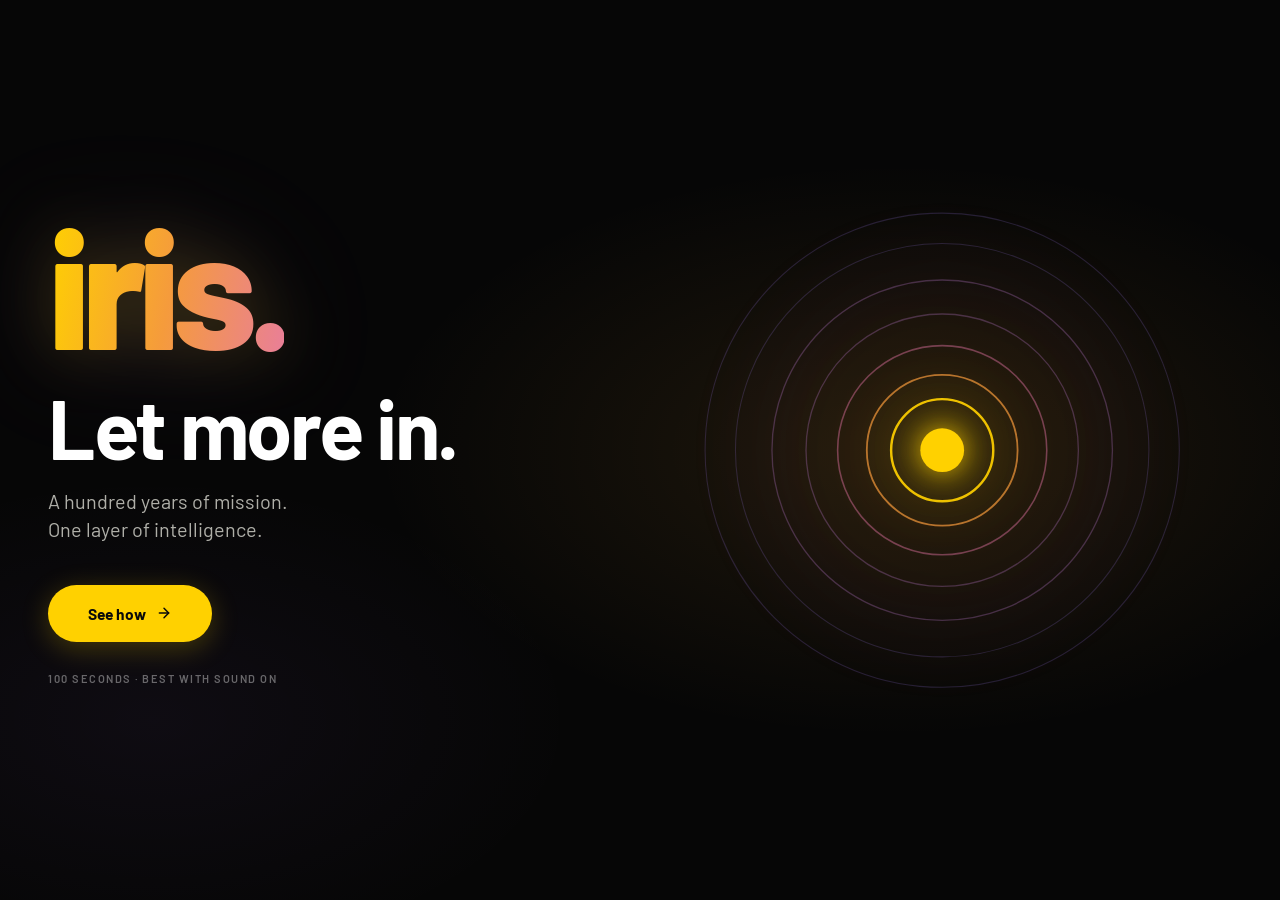
==== landing/index.html @ d6511b86 "ux: hide both floating FABs on the minimal landing (chat bottom-right, a11y bottom-left) Per user di" ====
<!DOCTYPE html>
<html lang="en">
<head>
  <meta charset="UTF-8">
  <meta name="viewport" content="width=device-width, initial-scale=1.0, viewport-fit=cover">
  <title>iris. — Let more in | Powered by CNIB</title>
  <meta name="description" content="iris. is CNIB's engagement infrastructure — the AI relationship layer that acquires, engages, and retains clients, volunteers, and partners.">
  <meta name="theme-color" content="#080808">
  <link rel="icon" type="image/svg+xml" href="/iris-app-icon.svg">
  <link rel="preconnect" href="https://fonts.googleapis.com">
  <link rel="preconnect" href="https://fonts.gstatic.com" crossorigin>
  <link href="https://fonts.googleapis.com/css2?family=Barlow:ital,wght@0,300;0,400;0,500;0,600;0,700;0,800;1,400&display=swap" rel="stylesheet" media="print" onload="this.media='all'">
  <noscript><link href="https://fonts.googleapis.com/css2?family=Barlow:ital,wght@0,300;0,400;0,500;0,600;0,700;0,800;1,400&display=swap" rel="stylesheet"></noscript>
  <link rel="stylesheet" href="style.css">
  <link rel="stylesheet" href="iris-chat.css">
  <link rel="stylesheet" href="tour.css">
</head>
<body class="is-landing">
  <a href="#main" class="sr-only" style="position:absolute;top:-100px;left:16px;background:#FFD100;color:#0A0A0A;padding:12px 20px;border-radius:8px;font-weight:700;z-index:10001;text-decoration:none">Skip to main content</a>

  <main id="main" class="stage-wrap">
    <!-- ============ STAGE: single-viewport landing ============ -->
    <section class="stage" id="stage" aria-label="iris. — Let more in.">
      <div class="stage-inner">
        <div class="stage-text">
          <h1 class="stage-w prism rv">iris.</h1>
          <p class="stage-lede rv rv-d1">Let more in.</p>
          <p class="stage-sub rv rv-d2">A hundred years of mission.<br>One layer of intelligence.</p>
          <div class="stage-cta rv rv-d3">
            <button type="button" class="btn btn-p stage-go" onclick="startTour()" aria-label="See how iris. works — starts the guided tour">
              <span>See how</span>
              <svg viewBox="0 0 24 24" width="16" height="16" fill="none" stroke="currentColor" stroke-width="2.2" stroke-linecap="round" stroke-linejoin="round" aria-hidden="true"><line x1="5" y1="12" x2="19" y2="12"/><polyline points="12 5 19 12 12 19"/></svg>
            </button>
          </div>
          <p class="stage-meta rv rv-d3">100 seconds · Best with sound on</p>
        </div>

        <div class="stage-mark">
          <div class="im im--hero rv" id="heroIris">
            <svg viewBox="0 0 400 400" aria-hidden="true">
              <circle class="im-r im-r1" cx="200" cy="200" r="195"/>
              <circle class="im-r im-r1" cx="200" cy="200" r="170"/>
              <circle class="im-r im-r2" cx="200" cy="200" r="140"/>
              <circle class="im-r im-r2" cx="200" cy="200" r="112"/>
              <circle class="im-r im-r3" cx="200" cy="200" r="86"/>
              <circle class="im-r im-r4" cx="200" cy="200" r="62"/>
              <circle class="im-r im-r5" cx="200" cy="200" r="42"/>
              <circle class="im-p" id="heroIrisPupil" cx="200" cy="200" r="18"/>
            </svg>
          </div>
        </div>
      </div>
    </section>
  </main>


  <!-- ================================================================
       iris. chat modal + accessibility panel — extracted from v1
       JS via landing/iris-chat.js exposes openChat() / sendIrisMessage()
       ================================================================ -->

  <!-- ACCESSIBILITY WIDGET -->
  <button class="a11y-fab" onclick="toggleA11yPanel()" aria-label="Accessibility settings" aria-haspopup="dialog" aria-expanded="false" aria-controls="a11yPanel" id="a11yFab">
    <svg viewBox="0 0 24 24" stroke-linecap="round" aria-hidden="true"><circle cx="12" cy="5" r="2"/><path d="M5 9h14"/><path d="M12 7v4l-3 11M12 11l3 11M9 14h6"/></svg>
    <span class="a11y-fab-label">Accessibility</span>
  </button>
  <div class="a11y-panel" id="a11yPanel" role="dialog" aria-label="Accessibility settings" aria-modal="false">
    <div class="a11y-panel-header">
      <div class="a11y-panel-titlewrap">
        <div class="a11y-panel-heading">Accessibility</div>
        <div class="a11y-panel-sub">WCAG 2.1 AA · AODA · ACA</div>
      </div>
      <button type="button" class="a11y-panel-close" onclick="toggleA11yPanel()" aria-label="Close accessibility settings">&times;</button>
    </div>
    <div class="a11y-panel-body">

      <div class="a11y-group" data-first>
        <div class="a11y-group-label">Text &amp; reading</div>

        <div class="a11y-row-stacked">
          <div class="a11y-row-label">Text size</div>
          <div class="a11y-row-hint">Make everything on the page bigger.</div>
          <div class="a11y-stepper" role="group" aria-label="Text size">
            <button type="button" onclick="a11yStepTextSize(-1)" aria-label="Decrease text size" id="a11yTextDec">&minus;</button>
            <div class="a11y-stepper-value" id="a11yTextValue" aria-live="polite">100%</div>
            <button type="button" onclick="a11yStepTextSize(1)" aria-label="Increase text size" id="a11yTextInc">+</button>
          </div>
        </div>

        <div class="a11y-row-stacked">
          <div class="a11y-row-label">Line spacing</div>
          <div class="a11y-row-hint">Add breathing room between lines.</div>
          <div class="a11y-stepper" role="group" aria-label="Line spacing">
            <button type="button" onclick="a11yStepLineSpacing(-1)" aria-label="Decrease line spacing" id="a11yLineDec">&minus;</button>
            <div class="a11y-stepper-value" id="a11yLineValue" aria-live="polite">Default</div>
            <button type="button" onclick="a11yStepLineSpacing(1)" aria-label="Increase line spacing" id="a11yLineInc">+</button>
          </div>
        </div>

        <div class="a11y-row-stacked">
          <div class="a11y-row-label">Letter spacing</div>
          <div class="a11y-row-hint">Add space between letters and words.</div>
          <div class="a11y-stepper" role="group" aria-label="Letter spacing">
            <button type="button" onclick="a11yStepLetterSpacing(-1)" aria-label="Decrease letter spacing" id="a11yLetterDec">&minus;</button>
            <div class="a11y-stepper-value" id="a11yLetterValue" aria-live="polite">Default</div>
            <button type="button" onclick="a11yStepLetterSpacing(1)" aria-label="Increase letter spacing" id="a11yLetterInc">+</button>
          </div>
        </div>

        <div class="a11y-row">
          <div class="a11y-row-main">
            <div class="a11y-row-label">Dyslexia-friendly font</div>
            <div class="a11y-row-hint">Uses OpenDyslexic.</div>
          </div>
          <button class="a11y-toggle" type="button" role="switch" aria-checked="false" onclick="a11yToggle('dyslexic')" id="a11yDyslexic" aria-label="Dyslexia-friendly font"></button>
        </div>
      </div>

      <div class="a11y-group">
        <div class="a11y-group-label">Contrast &amp; colour</div>

        <div class="a11y-row">
          <div class="a11y-row-main">
            <div class="a11y-row-label">High contrast</div>
            <div class="a11y-row-hint">Black background, yellow accents.</div>
          </div>
          <button class="a11y-toggle" type="button" role="switch" aria-checked="false" onclick="a11yToggle('highContrast')" id="a11yHighContrast" aria-label="High contrast"></button>
        </div>

        <div class="a11y-row">
          <div class="a11y-row-main">
            <div class="a11y-row-label">Invert colours</div>
            <div class="a11y-row-hint">Light theme for bright rooms.</div>
          </div>
          <button class="a11y-toggle" type="button" role="switch" aria-checked="false" onclick="a11yToggle('invert')" id="a11yInvert" aria-label="Invert colours"></button>
        </div>

        <div class="a11y-row">
          <div class="a11y-row-main">
            <div class="a11y-row-label">Underline links</div>
            <div class="a11y-row-hint">Make every link obvious.</div>
          </div>
          <button class="a11y-toggle" type="button" role="switch" aria-checked="false" onclick="a11yToggle('underlineLinks')" id="a11yUnderlineLinks" aria-label="Underline links"></button>
        </div>
      </div>

      <div class="a11y-group">
        <div class="a11y-group-label">Navigation &amp; focus</div>

        <div class="a11y-row">
          <div class="a11y-row-main">
            <div class="a11y-row-label">Enhanced focus ring</div>
            <div class="a11y-row-hint">A thick yellow outline on the active control.</div>
          </div>
          <button class="a11y-toggle" type="button" role="switch" aria-checked="false" onclick="a11yToggle('focusBoost')" id="a11yFocusBoost" aria-label="Enhanced focus ring"></button>
        </div>

        <div class="a11y-row">
          <div class="a11y-row-main">
            <div class="a11y-row-label">Large cursor</div>
            <div class="a11y-row-hint">Easier to find the pointer.</div>
          </div>
          <button class="a11y-toggle" type="button" role="switch" aria-checked="false" onclick="a11yToggle('largeCursor')" id="a11yLargeCursor" aria-label="Large cursor"></button>
        </div>

        <div class="a11y-row">
          <div class="a11y-row-main">
            <div class="a11y-row-label">Reading guide</div>
            <div class="a11y-row-hint">A yellow bar that follows where you look.</div>
          </div>
          <button class="a11y-toggle" type="button" role="switch" aria-checked="false" onclick="a11yToggle('readingGuide')" id="a11yReadingGuide" aria-label="Reading guide"></button>
        </div>

        <div class="a11y-row">
          <div class="a11y-row-main">
            <div class="a11y-row-label">Reading mask</div>
            <div class="a11y-row-hint">Dim everything except the current line.</div>
          </div>
          <button class="a11y-toggle" type="button" role="switch" aria-checked="false" onclick="a11yToggle('readingMask')" id="a11yReadingMask" aria-label="Reading mask"></button>
        </div>
      </div>

      <div class="a11y-group">
        <div class="a11y-group-label">Motion</div>

        <div class="a11y-row">
          <div class="a11y-row-main">
            <div class="a11y-row-label">Reduce motion</div>
            <div class="a11y-row-hint">Stops animations and transitions.</div>
          </div>
          <button class="a11y-toggle" type="button" role="switch" aria-checked="false" onclick="a11yToggle('reduceMotion')" id="a11yReduceMotion" aria-label="Reduce motion"></button>
        </div>
      </div>

      <button class="a11y-reset" type="button" onclick="a11yReset()">Reset all settings</button>
      <div class="a11y-footer-note">Preferences are saved to this device.</div>
    </div>
  </div>

  <div class="a11y-reading-guide" aria-hidden="true"></div>
  <div class="a11y-reading-mask" aria-hidden="true"></div>
  <div class="a11y-sr-live" aria-live="polite" aria-atomic="true" style="position:absolute;left:-10000px;width:1px;height:1px;overflow:hidden;"></div>

  <!-- FAB -->
  <button class="iris-fab" onclick="openChat('general')" aria-label="Talk to iris.">
    <svg viewBox="0 0 24 24" fill="none" stroke-width="2" stroke-linecap="round">
      <path d="M21 15a2 2 0 01-2 2H7l-4 4V5a2 2 0 012-2h14a2 2 0 012 2z"/>
    </svg>
  </button>

  <!-- iris. CHAT MODAL -->
  <div class="iris-modal" id="irisModal" role="dialog" aria-modal="true" aria-label="iris. conversation">
    <div class="iris-chat-container">
      <div class="iris-chat-header">
        <div class="iris-chat-header-left">
          <div class="iris-chat-avatar">
            <svg viewBox="0 0 512 512" fill="none" xmlns="http://www.w3.org/2000/svg"><circle cx="256" cy="162" r="28" fill="#FFD100"/><rect x="228" y="212" width="56" height="160" rx="8" fill="currentColor"/><circle cx="320" cy="372" r="18" fill="#FFD100"/></svg>
          </div>
          <div>
            <div class="iris-chat-name">iris.</div>
            <div class="iris-chat-status" id="irisStatus" data-state="ready"><span class="status-dot"></span><span id="irisStatusText">Ready when you are</span></div>
          </div>
        </div>
        <div class="iris-header-actions">
          <button class="iris-icon-btn" onclick="toggleA11yPanel()" title="Accessibility settings" aria-label="Accessibility settings">
            <svg viewBox="0 0 24 24" fill="none" stroke="currentColor" stroke-width="2" stroke-linecap="round"><circle cx="12" cy="5" r="2"/><path d="M5 9h14"/><path d="M12 7v4l-3 11M12 11l3 11M9 14h6"/></svg>
          </button>
          <button class="iris-close-btn" onclick="closeChat()" aria-label="Close conversation">
            <svg viewBox="0 0 24 24" fill="none" stroke="currentColor" stroke-width="2" stroke-linecap="round"><line x1="18" y1="6" x2="6" y2="18"/><line x1="6" y1="6" x2="18" y2="18"/></svg>
          </button>
        </div>
      </div>
      <div class="iris-persona-banner" id="irisBanner" style="display:none"></div>
      <div class="iris-chat-body" id="irisChatBody" role="log" aria-live="polite" aria-atomic="false"></div>
      <div class="iris-waveform" id="irisWaveform" aria-hidden="true"><span></span><span></span><span></span><span></span><span></span></div>
      <div class="iris-chat-input-row">
        <input type="text" class="iris-chat-input" id="irisChatInput" placeholder="Message iris." autocomplete="off" aria-label="Type a message to iris." inputmode="text" enterkeyhint="send" spellcheck="true">
        <button id="irisMicBtn" class="iris-mic-btn listening" onclick="toggleMic()" aria-label="Microphone toggle" title="Mic is on — tap to mute">
          <svg viewBox="0 0 24 24" fill="none" stroke="currentColor" stroke-width="2" stroke-linecap="round"><rect x="9" y="1" width="6" height="11" rx="3"/><path d="M19 10v1a7 7 0 01-14 0v-1"/><line x1="12" y1="19" x2="12" y2="23"/><line x1="8" y1="23" x2="16" y2="23"/></svg>
          <div class="iris-mic-prompt" id="irisMicPrompt">Listening — just talk</div>
        </button>
        <button class="iris-send-btn" onclick="sendIrisMessage()" aria-label="Send message">
          <svg viewBox="0 0 24 24" fill="none" stroke-width="2" stroke-linecap="round"><path d="M22 2L11 13"/><path d="M22 2L15 22L11 13L2 9L22 2Z"/></svg>
        </button>
      </div>
    </div>
  </div>

  <!-- Chat widget engine (extracted from v1) -->
  <script src="iris-chat.js" defer></script>
  <script src="tour.js" defer></script>

  <!-- Landing hero: cursor-tracking pupil + tour stub -->
  <script>
  (function(){
    // Hero iris pupil — subtle cursor tracking (desktop only, reduced-motion aware)
    var prefersReduce = window.matchMedia && window.matchMedia('(prefers-reduced-motion: reduce)').matches;
    var isTouch = ('ontouchstart' in window) || (navigator.maxTouchPoints > 0);
    var heroIris = document.getElementById('heroIris');
    var pupil = document.getElementById('heroIrisPupil');
    if (!prefersReduce && !isTouch && heroIris && pupil) {
      var maxDrift = 8, tx = 200, ty = 200, cx = 200, cy = 200;
      window.addEventListener('mousemove', function(e){
        var r = heroIris.getBoundingClientRect();
        var mx = r.left + r.width/2, my = r.top + r.height/2;
        var dx = (e.clientX - mx) / (r.width/2);
        var dy = (e.clientY - my) / (r.height/2);
        var m = Math.sqrt(dx*dx + dy*dy);
        if (m > 1) { dx /= m; dy /= m; }
        tx = 200 + dx * maxDrift;
        ty = 200 + dy * maxDrift;
      }, { passive: true });
      (function tick(){
        cx += (tx - cx) * 0.08;
        cy += (ty - cy) * 0.08;
        pupil.setAttribute('cx', cx.toFixed(2));
        pupil.setAttribute('cy', cy.toFixed(2));
        requestAnimationFrame(tick);
      })();
    }

    // Reveal-on-load (no scroll needed — everything's in the first viewport)
    requestAnimationFrame(function(){
      document.querySelectorAll('.rv').forEach(function(el){ el.classList.add('v'); });
    });
  })();

  // Tour entry point. Full tour engine arrives in subsequent batches.
  // Temporary fallback: opens the live chat so the CTA is functional today.
  window.startTour = function() {
    if (typeof openChat === 'function') {
      openChat('general');
    }
  };
  </script>
</body>
</html>
---- landing/style.css ----
/* ================================================================
   iris. landing — v1 soul, Angela's content
   Dark + CNIB yellow. Copy does the work. Design gets out of the way.
   ================================================================ */

*,*::before,*::after{margin:0;padding:0;box-sizing:border-box}
html{scroll-behavior:smooth}
body{
  font-family:'Barlow','Helvetica Neue',Arial,sans-serif;
  background:#0A0A0A;color:#FAFAFA;
  -webkit-font-smoothing:antialiased;overflow-x:hidden;
  line-height:1.55;font-weight:400;
}
.sr-only{position:absolute;width:1px;height:1px;padding:0;margin:-1px;overflow:hidden;clip:rect(0,0,0,0);border:0}
:focus-visible{outline:3px solid #FFD100!important;outline-offset:3px!important;border-radius:4px}
::selection{background:rgba(255,209,0,.3);color:#fff}

/* === BETA BAR === */
.bb{position:fixed;top:0;left:0;right:0;z-index:9999;height:34px;background:rgba(10,10,10,.94);backdrop-filter:blur(20px);-webkit-backdrop-filter:blur(20px);display:flex;align-items:center;justify-content:center;gap:8px;font-size:11px;font-weight:500;letter-spacing:.4px;color:rgba(255,255,255,.42);border-bottom:1px solid rgba(255,255,255,.04)}
.bb i{width:6px;height:6px;border-radius:50%;background:#FFD100;display:inline-block;box-shadow:0 0 10px rgba(255,209,0,.5);animation:pulse 2.2s ease-in-out infinite}
@keyframes pulse{0%,100%{opacity:.55;transform:scale(1)}50%{opacity:1;transform:scale(1.15)}}

/* === NAV === */
.nv{position:fixed;top:34px;left:0;right:0;z-index:200;height:56px;padding:0 32px;display:flex;align-items:center;justify-content:space-between;background:rgba(10,10,10,.72);backdrop-filter:blur(24px);-webkit-backdrop-filter:blur(24px);border-bottom:1px solid rgba(255,255,255,.04)}
.nv-w{font-size:20px;font-weight:700;color:#FFD100;letter-spacing:-.01em}
.nv-p{font-size:11px;color:rgba(255,255,255,.36);letter-spacing:.5px;text-transform:uppercase;font-weight:500}

/* === TYPOGRAPHY === */
h1,h2,h3{font-family:inherit;font-weight:700;letter-spacing:-.02em;line-height:1.08}
h1{font-size:clamp(56px,8.5vw,112px);letter-spacing:-.04em;line-height:.92}
h2{font-size:clamp(36px,5vw,64px);font-weight:600;line-height:1.05}
h3{font-size:clamp(24px,2.6vw,34px);font-weight:600;line-height:1.15}
p{line-height:1.65}

.ey{display:inline-block;font-size:11px;font-weight:700;letter-spacing:2.5px;text-transform:uppercase;color:#FFD100;margin-bottom:20px;padding:6px 14px;background:rgba(255,209,0,.08);border:1px solid rgba(255,209,0,.22);border-radius:100px}
.bd{font-size:clamp(17px,1.35vw,19px);color:rgba(255,255,245,.65);line-height:1.7;font-weight:400}
.bd p+p{margin-top:1.25em}
.bd strong{color:#fff;font-weight:600}

/* === REVEAL === */
.rv{opacity:0;transform:translateY(24px);transition:opacity .9s cubic-bezier(.22,1,.36,1),transform .9s cubic-bezier(.22,1,.36,1)}
.rv.v{opacity:1;transform:translateY(0)}
.rv-d1{transition-delay:.12s}.rv-d2{transition-delay:.26s}.rv-d3{transition-delay:.42s}.rv-d4{transition-delay:.6s}
@media(prefers-reduced-motion:reduce){.rv{opacity:1;transform:none;transition:none}}

/* === LAYOUT === */
.sec{padding:120px 32px;position:relative}
.ctn{max-width:1100px;margin:0 auto;width:100%}
.ctn--n{max-width:820px;margin:0 auto}

/* === BUTTONS === */
.btn{display:inline-flex;align-items:center;justify-content:center;gap:8px;font-family:inherit;font-weight:700;font-size:15px;letter-spacing:.1px;padding:16px 32px;border-radius:100px;text-decoration:none;cursor:pointer;border:none;transition:transform .25s cubic-bezier(.22,1,.36,1),box-shadow .25s,background .25s,color .25s}
.btn-p{background:#FFD100;color:#0A0A0A;box-shadow:0 6px 28px rgba(255,209,0,.24)}
@media(hover:hover){.btn-p:hover{transform:translateY(-2px);box-shadow:0 12px 40px rgba(255,209,0,.38)}}
.btn-s{background:transparent;color:#fff;border:1px solid rgba(255,255,255,.2)}
@media(hover:hover){.btn-s:hover{background:rgba(255,255,255,.06);border-color:rgba(255,255,255,.35)}}
.btn-g{background:transparent;color:#FFD100;border:1px solid rgba(255,209,0,.3)}
@media(hover:hover){.btn-g:hover{background:rgba(255,209,0,.08);border-color:rgba(255,209,0,.5);box-shadow:0 6px 24px rgba(255,209,0,.18)}}

/* === IRIS MARK — monochrome yellow, breathing === */
.im{position:relative;margin:0 auto}
.im svg{width:100%;height:100%;display:block;overflow:visible}
.im-r{fill:none;stroke:#FFD100;transform-origin:center}
.im-r1{stroke-width:1;animation:r1 7s ease-in-out infinite}
.im-r2{stroke-width:1.2;animation:r2 7s ease-in-out infinite}
.im-r3{stroke-width:1.4;animation:r3 7s ease-in-out infinite}
.im-r4{stroke-width:1.7;animation:r4 7s ease-in-out infinite}
.im-r5{stroke-width:2;animation:r5 7s ease-in-out infinite}
.im-p{fill:#FFD100;filter:drop-shadow(0 0 14px rgba(255,209,0,.7));animation:rp 7s ease-in-out infinite}
/* Ring breath — outer rings pulse wider/slower, core is tight and bright */
@keyframes r1{0%,100%{transform:scale(1);opacity:.18}50%{transform:scale(1.06);opacity:.28}}
@keyframes r2{0%,100%{transform:scale(1);opacity:.28}50%{transform:scale(1.05);opacity:.44}}
@keyframes r3{0%,100%{transform:scale(1);opacity:.42}50%{transform:scale(1.04);opacity:.62}}
@keyframes r4{0%,100%{transform:scale(1);opacity:.62}50%{transform:scale(1.025);opacity:.82}}
@keyframes r5{0%,100%{transform:scale(1);opacity:.82}50%{transform:scale(1.015);opacity:.98}}
@keyframes rp{0%,100%{transform:scale(1);opacity:.95}50%{transform:scale(1.08);opacity:1}}
/* Hero iris mark — uses same chromatic treatment as brand (ref images) */
.im--hero{width:min(44vw,400px);height:min(44vw,400px);position:relative}
.im--hero .im-r1{stroke:#9B7BE8;stroke-width:.9;opacity:.2}
.im--hero .im-r2{stroke:#B074C4;stroke-width:1.1;opacity:.32}
.im--hero .im-r3{stroke:#D66E9B;stroke-width:1.3;opacity:.48}
.im--hero .im-r4{stroke:#F59B3C;stroke-width:1.5;opacity:.7}
.im--hero .im-r5{stroke:#FFD100;stroke-width:2;opacity:.92}
.im--hero .im-p{
  fill:#FFD100;
  filter:
    drop-shadow(0 0 12px rgba(255,209,0,.85))
    drop-shadow(0 0 32px rgba(255,209,0,.4))
    drop-shadow(0 0 64px rgba(245,155,60,.22));
}
.im--hero::before{
  content:'';position:absolute;inset:-6%;
  background:radial-gradient(circle at 50% 50%,rgba(255,209,0,.10) 0%,rgba(245,155,60,.05) 22%,rgba(214,110,155,.03) 42%,transparent 65%);
  pointer-events:none;z-index:0;filter:blur(10px);
  animation:brandHalo 11s ease-in-out infinite;
}
.im--hero svg{position:relative;z-index:1}
.im--close{width:84px;height:84px;margin-bottom:32px}

/* ================================================================
   HERO — yellow wordmark, tagline, stats bar, CTA
   ================================================================ */
.hero{
  min-height:100vh;min-height:100dvh;
  padding:180px 32px 100px;
  display:grid;grid-template-columns:1.15fr .85fr;align-items:center;gap:64px;
  position:relative;overflow:hidden;
  background:
    radial-gradient(ellipse 80% 60% at 85% 70%,rgba(255,209,0,.07) 0%,transparent 55%),
    #0A0A0A;
}
.hero-w{font-size:clamp(80px,13vw,180px);font-weight:800;color:#FFD100;letter-spacing:-.05em;line-height:.88;margin-bottom:20px;text-shadow:0 0 50px rgba(255,209,0,.22)}
.hero-tl{font-size:clamp(20px,2vw,28px);font-weight:400;color:rgba(255,255,245,.82);letter-spacing:-.01em;line-height:1.3;margin-bottom:16px;max-width:520px}
.hero-sh{font-size:clamp(15px,1.4vw,18px);font-weight:400;color:rgba(255,255,245,.5);margin-bottom:40px;max-width:520px}
.hero-cta{display:flex;gap:12px;flex-wrap:wrap;margin-bottom:56px}
.hero-stats{display:flex;gap:40px;flex-wrap:wrap}
.hero-stat{}
.hero-stat-n{font-size:clamp(22px,2.2vw,28px);font-weight:700;color:#FFD100;line-height:1;margin-bottom:4px}
.hero-stat-l{font-size:12px;color:rgba(255,255,255,.42);letter-spacing:.5px;line-height:1.4}
.hero-mark{display:flex;align-items:center;justify-content:center}

/* ================================================================
   THE MISSING 99% — problem section with donut + stats
   ================================================================ */
.miss{
  background:#0A0A0A;
  border-top:1px solid rgba(255,255,255,.04);
  border-bottom:1px solid rgba(255,255,255,.04);
  padding:140px 32px;
}
.miss-grid{display:grid;grid-template-columns:1fr 1fr;gap:80px;align-items:center;max-width:1100px;margin:0 auto}
.miss-copy h2{color:#fff;margin-bottom:28px}
.miss-copy h2 em{color:#FFD100;font-style:normal}
.miss-donut{position:relative;width:min(90%,380px);aspect-ratio:1;margin:0 auto}
.miss-donut svg{width:100%;height:100%;transform:rotate(-90deg)}
.miss-donut-bg{fill:none;stroke:rgba(255,255,255,.05);stroke-width:18}
.miss-donut-fg{fill:none;stroke:#FFD100;stroke-width:18;stroke-linecap:round;stroke-dasharray:754;stroke-dashoffset:754;transition:stroke-dashoffset 2s cubic-bezier(.22,1,.36,1);filter:drop-shadow(0 0 14px rgba(255,209,0,.3))}
.miss-donut.v .miss-donut-fg{stroke-dashoffset:7.5}
.miss-donut-c{position:absolute;inset:0;display:flex;flex-direction:column;align-items:center;justify-content:center;text-align:center}
.miss-donut-n{font-size:clamp(64px,9vw,128px);font-weight:800;color:#FFD100;line-height:.9;letter-spacing:-.04em}
.miss-donut-l{font-size:12px;color:rgba(255,255,255,.42);letter-spacing:2px;text-transform:uppercase;margin-top:4px;font-weight:600}

/* ================================================================
   MEET IRIS — what it is, in human terms
   ================================================================ */
.meet{
  padding:140px 32px;
  text-align:center;
  position:relative;
  background:
    radial-gradient(ellipse 60% 50% at 50% 100%,rgba(255,209,0,.05) 0%,transparent 60%),
    #0A0A0A;
}
.meet h2{max-width:780px;margin:0 auto 32px;color:#fff}
.meet h2 em{color:#FFD100;font-style:normal}
.meet .bd{max-width:640px;margin:0 auto 40px}
.meet-ft{font-size:12px;color:#FFD100;letter-spacing:2.5px;text-transform:uppercase;font-weight:700;margin-top:32px}

/* ================================================================
   CHROMATIC IRIS MARK — the signature (override monochrome defaults)
   Violet outer → rose → amber → yellow core. Yellow anchor.
   ================================================================ */
/* Brand iris mark — matches reference exactly. 7 rings, bright yellow core
   with a soft warm halo, gradient progression from yellow center → amber →
   rose → muted violet outer. Outer rings low opacity for the 'ripple' feel. */
.im--brand{width:min(60vw,540px);height:min(60vw,540px);margin-bottom:32px;position:relative}
.im--brand .im-r1{stroke:#9B7BE8;stroke-width:.9;opacity:.22}    /* outermost — faint violet */
.im--brand .im-r2{stroke:#B074C4;stroke-width:1;opacity:.35}     /* outer — muted violet-rose */
.im--brand .im-r3{stroke:#D66E9B;stroke-width:1.2;opacity:.5}    /* upper-mid — rose */
.im--brand .im-r4{stroke:#F59B3C;stroke-width:1.4;opacity:.72}   /* lower-mid — amber */
.im--brand .im-r5{stroke:#FFD100;stroke-width:2;opacity:.95}     /* inner — bright yellow */
.im--brand .im-p{
  fill:#FFD100;
  filter:
    drop-shadow(0 0 14px rgba(255,209,0,.9))
    drop-shadow(0 0 40px rgba(255,209,0,.45))
    drop-shadow(0 0 80px rgba(245,155,60,.25));
}

/* Warm halo behind the brand mark — a soft golden sun at the core */
.im--brand::before{
  content:'';position:absolute;inset:0;
  background:radial-gradient(circle at 50% 50%,rgba(255,209,0,.14) 0%,rgba(245,155,60,.07) 20%,rgba(214,110,155,.04) 40%,transparent 65%);
  pointer-events:none;z-index:0;
  filter:blur(12px);
  animation:brandHalo 10s ease-in-out infinite;
}
@keyframes brandHalo{0%,100%{opacity:.75;transform:scale(1)}50%{opacity:1;transform:scale(1.05)}}
.im--brand svg{position:relative;z-index:1}

/* ================================================================
   PRISMATIC WORDMARK — animated spectrum gradient text
   ================================================================ */
/* Prismatic gradient text — COLOR ONLY, composes with any size.
   Matches brand reference exactly (warm palette, no cyan).
   Flow: yellow → amber → rose → violet, looping smoothly. */
.prism{
  background:linear-gradient(100deg,#FFD100 0%,#F59B3C 25%,#E87CA0 50%,#B57BFF 75%,#FFD100 100%);
  background-size:220% 100%;
  -webkit-background-clip:text;background-clip:text;
  -webkit-text-fill-color:transparent;color:transparent;
  animation:prism 14s linear infinite;
  filter:drop-shadow(0 0 32px rgba(255,209,0,.18)) drop-shadow(0 0 56px rgba(181,123,255,.14));
  display:inline-block;
}
@keyframes prism{0%{background-position:0% 50%}100%{background-position:220% 50%}}

/* Brand-scale wordmark — use alongside .prism on big iris. marks
   (hero + Meet iris.). Keeps sizing explicit since .prism is color-only. */
.wordmark-xl{font-size:clamp(80px,13vw,180px);font-weight:800;letter-spacing:-.05em;line-height:.88;margin:0}

/* === Meet iris. brand moment (centered prismatic section) === */
.s3 h2.prism{font-size:clamp(80px,13vw,180px);font-weight:800;letter-spacing:-.05em;line-height:.88}
.s3{
  padding:160px 32px;text-align:center;position:relative;overflow:hidden;
  background:
    radial-gradient(circle at 50% 35%,rgba(255,209,0,.08) 0%,rgba(255,107,157,.05) 24%,rgba(181,123,255,.04) 46%,transparent 68%),
    #0A0A0A;
}
.s3 .ctn{max-width:920px}
.s3-tl{font-size:clamp(20px,2vw,28px);font-weight:400;color:rgba(255,255,245,.78);margin:20px auto 8px;max-width:640px;letter-spacing:-.01em;line-height:1.3}
.s3-sh{font-size:clamp(15px,1.4vw,18px);font-weight:400;color:rgba(255,255,245,.45);margin:0 auto 52px;max-width:640px}
.s3-truth{font-size:clamp(20px,2vw,26px);font-weight:400;color:rgba(255,255,245,.85);line-height:1.42;max-width:720px;margin:0 auto 36px;letter-spacing:-.01em}
.s3-desc{font-size:clamp(16px,1.25vw,19px);line-height:1.7;color:rgba(255,255,245,.55);max-width:660px;margin:0 auto 44px;font-weight:400}
.s3-ft{font-size:12px;color:#FFD100;letter-spacing:2.5px;text-transform:uppercase;font-weight:700}

/* ================================================================
   JOURNEY MAP — Client + Volunteer. Acquire · Engage · Retain.
   Two parallel journeys. One loop. The flywheel.
   ================================================================ */
.jm{
  padding:140px 32px;
  background:
    radial-gradient(ellipse 55% 45% at 22% 18%,rgba(255,209,0,.05) 0%,transparent 55%),
    radial-gradient(ellipse 50% 40% at 80% 80%,rgba(255,209,0,.04) 0%,transparent 55%),
    #0A0A0A;
  border-top:1px solid rgba(255,255,255,.04);
  border-bottom:1px solid rgba(255,255,255,.04);
}
.jm-intro{text-align:center;max-width:720px;margin:0 auto 72px}
.jm-intro h2{color:#fff;margin-bottom:24px}
.jm-intro h2 em{color:#FFD100;font-style:normal}

.jm-grid{display:grid;grid-template-columns:1fr 1fr;gap:56px;max-width:1180px;margin:0 auto;position:relative}

.jm-col{position:relative;padding:8px 0}
.jm-col-h{display:flex;align-items:center;gap:14px;margin-bottom:48px;padding-bottom:24px;border-bottom:1px solid rgba(255,255,255,.08)}
.jm-col-icon{width:44px;height:44px;border-radius:50%;border:1px solid rgba(255,209,0,.35);background:rgba(255,209,0,.06);display:flex;align-items:center;justify-content:center;flex-shrink:0}
.jm-col-icon svg{width:20px;height:20px;stroke:#FFD100;fill:none;stroke-width:1.8;stroke-linecap:round;stroke-linejoin:round}
.jm-col-s{font-size:10.5px;letter-spacing:2.2px;text-transform:uppercase;color:rgba(255,255,255,.42);font-weight:700;margin-bottom:2px}
.jm-col-t{font-size:clamp(17px,1.4vw,20px);font-weight:700;color:#fff;letter-spacing:-.01em;line-height:1.2}

/* Spine connector down each column */
.jm-col::before{
  content:'';position:absolute;left:19px;top:112px;bottom:24px;
  width:1px;
  background:linear-gradient(180deg,rgba(255,209,0,.28) 0%,rgba(255,209,0,.1) 55%,rgba(255,209,0,.35) 100%);
  pointer-events:none;
}

.jm-stage{display:grid;grid-template-columns:40px 1fr;gap:22px;margin-bottom:44px;align-items:start}
.jm-stage:last-child{margin-bottom:0}
.jm-dot{width:40px;height:40px;border-radius:50%;background:#0A0A0A;border:1px solid rgba(255,209,0,.35);display:flex;align-items:center;justify-content:center;font-size:10.5px;font-weight:700;color:#FFD100;letter-spacing:.5px;flex-shrink:0;position:relative;z-index:2}
.jm-dot.jm-dot--r{border-color:rgba(255,209,0,.7);background:rgba(255,209,0,.14);box-shadow:0 0 20px rgba(255,209,0,.3)}
.jm-stage-tag{font-size:10.5px;font-weight:700;letter-spacing:2.2px;text-transform:uppercase;color:#FFD100;margin-bottom:8px}
.jm-stage-t{font-size:clamp(17px,1.5vw,21px);font-weight:600;color:#fff;letter-spacing:-.01em;line-height:1.28;margin-bottom:12px}
.jm-stage-b{font-size:15px;line-height:1.65;color:rgba(255,255,245,.58)}
.jm-stage-b strong{color:#FFD100;font-weight:600}

/* The loop callout */
.jm-loop{
  margin:72px auto 0;max-width:780px;text-align:center;
  padding:44px 36px;
  background:rgba(255,209,0,.04);
  border:1px solid rgba(255,209,0,.16);
  border-radius:20px;
  position:relative;overflow:hidden;
}
.jm-loop::before{
  content:'';position:absolute;inset:0;
  background:radial-gradient(ellipse 80% 60% at 50% 0%,rgba(255,209,0,.07),transparent 65%);
  pointer-events:none;
}
.jm-loop>*{position:relative;z-index:1}
.jm-loop-tag{font-size:10.5px;font-weight:700;letter-spacing:2.5px;text-transform:uppercase;color:#FFD100;margin-bottom:14px}
.jm-loop-t{font-size:clamp(20px,2vw,28px);font-weight:600;color:#fff;line-height:1.32;letter-spacing:-.01em;margin-bottom:16px}
.jm-loop-b{font-size:15.5px;line-height:1.65;color:rgba(255,255,245,.62);max-width:620px;margin:0 auto}

@media(max-width:900px){
  .jm-grid{grid-template-columns:1fr;gap:64px}
}

/* ================================================================
   Nav accessibility link — replaces floating a11y-fab (UX rec)
   ================================================================ */
.nv-a11y{
  display:inline-flex;align-items:center;gap:8px;
  padding:8px 14px;border-radius:100px;
  background:transparent;border:1px solid rgba(255,255,255,.12);
  color:rgba(255,255,255,.72);font-family:inherit;font-size:12.5px;font-weight:600;
  letter-spacing:.2px;cursor:pointer;
  transition:background .25s,border-color .25s,color .25s;
}
.nv-a11y:hover,.nv-a11y:focus-visible{
  background:rgba(255,255,255,.05);
  border-color:rgba(255,255,255,.25);
  color:#fff;
}
.nv-a11y svg{flex-shrink:0}

/* Hide the original floating accessibility FAB — replaced by nav link above.
   We keep the element in the DOM so the existing a11y-panel open/close
   handlers that reference #a11yFab for aria-expanded sync don't break. */
.a11y-fab{display:none !important}

@media(max-width:640px){
  .nv-a11y span{display:none}
  .nv-a11y{padding:8px}
}

/* ================================================================
   Persona cards — launch live chat with a scripted scenario
   Replaces the old tabbed auto-play demo per UX review.
   ================================================================ */
.persona-grid{
  display:grid;grid-template-columns:repeat(3,1fr);gap:20px;
  max-width:1100px;margin:0 auto;
}
.persona-card{
  position:relative;text-align:left;
  padding:28px 26px 24px;border-radius:18px;
  background:rgba(255,255,255,.82);
  border:1px solid rgba(0,0,0,.08);
  box-shadow:0 2px 24px rgba(0,0,0,.06);
  color:#0a0a0a;font-family:inherit;cursor:pointer;overflow:hidden;
  transition:transform .35s cubic-bezier(.22,1,.36,1),box-shadow .35s,border-color .35s;
  display:flex;flex-direction:column;gap:12px;
}
.persona-card::before{
  content:'';position:absolute;top:0;left:0;right:0;height:3px;
  border-radius:18px 18px 0 0;pointer-events:none;
}
.persona-card--margaret::before{background:linear-gradient(90deg,#FFD100 0%,rgba(255,159,64,.6) 100%)}
.persona-card--david::before{background:linear-gradient(90deg,#5ACFFF 0%,rgba(90,140,255,.6) 100%)}
.persona-card--priya::before{background:linear-gradient(90deg,#FF6B9D 0%,rgba(181,123,255,.6) 100%)}
@media(hover:hover){
  .persona-card:hover{transform:translateY(-3px);box-shadow:0 16px 48px rgba(0,0,0,.12);border-color:rgba(0,0,0,.16)}
}
.persona-card:focus-visible{outline:3px solid #FFD100;outline-offset:3px}
.persona-card-badge{
  font-size:10px;font-weight:700;letter-spacing:2px;text-transform:uppercase;
  color:#a07800;margin-bottom:4px;
}
.persona-card-name{
  font-size:22px;font-weight:700;letter-spacing:-.02em;line-height:1.1;
  color:#0a0a0a;
}
.persona-card-ctx{
  font-size:13px;color:rgba(0,0,0,.5);letter-spacing:.2px;font-weight:500;
}
.persona-card-story{
  font-size:14.5px;line-height:1.6;color:rgba(0,0,0,.7);font-weight:400;
  margin:4px 0 8px;
}
.persona-card-cta{
  display:inline-flex;align-items:center;gap:8px;
  padding:10px 18px;border-radius:100px;
  background:#0a0a0a;color:#FFD100;
  font-size:13px;font-weight:700;letter-spacing:.2px;
  align-self:flex-start;margin-top:auto;
  transition:background .25s,transform .25s;
}
.persona-card-cta svg{fill:#FFD100}
@media(hover:hover){
  .persona-card:hover .persona-card-cta{background:#1a1a1a;transform:translateX(2px)}
}

/* inline "talk to iris. yourself" button inside the footnote */
.linkish{
  background:none;border:none;padding:0;margin:0;
  color:#b88300;font-family:inherit;font-size:inherit;font-weight:600;
  text-decoration:underline;text-underline-offset:3px;cursor:pointer;
}
.linkish:hover,.linkish:focus-visible{color:#0a0a0a}

@media(max-width:900px){
  .persona-grid{grid-template-columns:1fr;gap:16px}
}

/* S3 sight-metaphor caption — earns the prismatic spectrum */
.s3-spectrum{
  font-size:clamp(13px,1.05vw,15px);
  color:rgba(255,255,245,.42);
  font-style:italic;letter-spacing:.2px;line-height:1.55;
  max-width:520px;margin:0 auto 16px;font-weight:300;
}

/* ================================================================
   Additional breakpoints per QA review gap (only 900/640 existed)
   ================================================================ */

/* Ultra-wide — keep hero content from stretching past readable widths */
@media(min-width:1440px){
  .hero{max-width:1440px;margin:0 auto;padding-left:48px;padding-right:48px}
}

/* Tablet / narrow desktop — rebalance hero grid + tighten padding */
@media(max-width:1024px) and (min-width:901px){
  .hero{padding:140px 32px 80px;gap:48px}
  .hero-w{font-size:clamp(64px,10vw,110px)}
  .persona-grid{gap:16px}
}

/* True tablet */
@media(max-width:900px){
  .hero{grid-template-columns:1fr;text-align:center;padding:120px 32px 80px;gap:40px}
  .hero-mark{order:-1}
  .im--hero{width:min(56vw,260px);height:min(56vw,260px)}
  .hero-bd,.hero-tl,.hero-sh,.hero-stats,.hero-cta{max-width:100%;margin-left:auto;margin-right:auto;justify-content:center}
  .hero-stats{justify-content:center}
}

/* ================================================================
   DEPTH + MOTION POLISH LAYER
   Addresses "flat / inconsistent / hard to read" feedback.
   Applied without rewriting section styles — purely additive.
   ================================================================ */

/* --- Smoother section edge transitions (kills the hard dark↔light cuts) --- */
.hero,.ch1,.s3,.jm{position:relative}
.ch1::after,.s3::after,.jm::after{
  content:'';position:absolute;left:0;right:0;bottom:0;height:120px;
  background:linear-gradient(180deg,transparent 0%,rgba(10,10,10,.9) 65%,#0A0A0A 100%);
  pointer-events:none;z-index:0;
}
.s4::before{
  content:'';position:absolute;left:0;right:0;top:0;height:140px;
  background:linear-gradient(180deg,#0A0A0A 0%,rgba(10,10,10,.6) 40%,transparent 100%);
  pointer-events:none;z-index:1;
}
.s4{position:relative;overflow:hidden}
.s4>.ctn{position:relative;z-index:2}
.s8::after{
  content:'';position:absolute;left:0;right:0;bottom:0;height:120px;
  background:linear-gradient(180deg,transparent 0%,rgba(247,245,240,.9) 60%,#f7f5f0 100%);
  pointer-events:none;z-index:0;
}
.s8{position:relative;overflow:hidden}
.s9{position:relative;overflow:hidden}
.s9::before{
  content:'';position:absolute;left:0;right:0;top:0;height:140px;
  background:linear-gradient(180deg,#f7f5f0 0%,rgba(247,245,240,.6) 40%,transparent 100%);
  pointer-events:none;z-index:0;
}

/* --- Typography contrast bump (dark backgrounds) --- */
.jm-stage-b,.jm-vol-b{color:rgba(255,255,245,.72)}
.s3-truth{color:rgba(255,255,245,.92)}
.s3-desc{color:rgba(255,255,245,.68)}

/* --- Typography contrast bump (light sections) --- */
.s4-fn,.persona-card-story{color:rgba(0,0,0,.72)}
.s9-bd{color:rgba(0,0,0,.68)}
.s8-node-title{color:#0a0a0a;font-size:16px}

/* --- Persona card depth + colored hover glow --- */
.persona-card{
  transition:transform .4s cubic-bezier(.22,1,.36,1),box-shadow .4s,border-color .4s,background .4s;
}
@media(hover:hover){
  .persona-card--margaret:hover{box-shadow:0 24px 56px rgba(255,159,64,.22),0 4px 12px rgba(0,0,0,.08);border-color:rgba(255,159,64,.28);transform:translateY(-5px)}
  .persona-card--david:hover{box-shadow:0 24px 56px rgba(90,140,255,.22),0 4px 12px rgba(0,0,0,.08);border-color:rgba(90,140,255,.28);transform:translateY(-5px)}
  .persona-card--priya:hover{box-shadow:0 24px 56px rgba(255,107,157,.22),0 4px 12px rgba(0,0,0,.08);border-color:rgba(255,107,157,.28);transform:translateY(-5px)}
}

/* --- Journey Map — warm Client column vs cool Volunteer column --- */
.jm-col:first-child::after{
  content:'';position:absolute;inset:0;
  background:radial-gradient(ellipse 80% 90% at 20% 50%,rgba(255,159,64,.05),transparent 65%);
  pointer-events:none;z-index:-1;border-radius:20px;
}
.jm-col:last-child::after{
  content:'';position:absolute;inset:0;
  background:radial-gradient(ellipse 80% 90% at 80% 50%,rgba(181,123,255,.05),transparent 65%);
  pointer-events:none;z-index:-1;border-radius:20px;
}
.jm-col:last-child .jm-col-icon{border-color:rgba(181,123,255,.4);background:rgba(181,123,255,.08)}
.jm-col:last-child .jm-col-icon svg{stroke:#c9a8ff}
.jm-col:last-child .jm-stage-tag{color:#c9a8ff}
.jm-col:last-child .jm-dot{border-color:rgba(181,123,255,.4);color:#c9a8ff}
.jm-col:last-child .jm-dot.jm-dot--r{background:rgba(181,123,255,.16);border-color:rgba(181,123,255,.7);box-shadow:0 0 20px rgba(181,123,255,.3)}

/* --- Ecosystem: per-category color dots --- */
.s8-grid .s8-node:nth-child(1) .s8-node-dot{background:rgba(255,159,64,.45)}
.s8-grid .s8-node:nth-child(2) .s8-node-dot{background:rgba(90,207,255,.45)}
.s8-grid .s8-node:nth-child(3) .s8-node-dot{background:rgba(45,212,191,.45)}
.s8-grid .s8-node:nth-child(4) .s8-node-dot{background:rgba(255,107,157,.45)}
.s8-grid .s8-node:nth-child(5) .s8-node-dot{background:rgba(181,123,255,.45)}
.s8-grid .s8-node:nth-child(6) .s8-node-dot{background:rgba(134,204,102,.45)}
.s8-grid .s8-node:nth-child(7) .s8-node-dot{background:rgba(255,209,0,.6)}
.s8-node{transition:transform .35s cubic-bezier(.22,1,.36,1),box-shadow .35s,border-color .35s,background .35s}
@media(hover:hover){.s8-node:hover{transform:translateY(-3px)}}

/* --- Hero: add subtle color drift behind iris mark --- */
.hero-mark::after{
  content:'';position:absolute;width:120%;height:120%;left:-10%;top:-10%;
  background:radial-gradient(circle,rgba(255,209,0,.08) 0%,rgba(255,159,64,.04) 30%,transparent 60%);
  filter:blur(40px);pointer-events:none;z-index:0;
  animation:heroPulse 8s ease-in-out infinite;
}
@keyframes heroPulse{0%,100%{opacity:.7;transform:scale(1)}50%{opacity:1;transform:scale(1.04)}}
.hero-mark{position:relative}
.hero-mark>.im{position:relative;z-index:1}

/* --- Unified card lift easing for all clickable cards --- */
.jm-vol,.s8-node{transition:transform .4s cubic-bezier(.22,1,.36,1),box-shadow .4s,border-color .4s}

/* --- Section backdrop subtle noise for texture (dark only) --- */
.hero,.ch1,.s3,.jm{
  background-attachment:scroll;
}

/* --- Better paragraph rhythm --- */
.bd p+p{margin-top:1.1em}
.s3-truth+.s3-desc{margin-top:28px}

/* ================================================================
   HERO — Simple / Systematic / Scalable triad
   The four-word thesis lands here, in the first viewport.
   ================================================================ */
.hero-triad{
  display:flex;gap:22px;flex-wrap:wrap;margin-bottom:28px;
  font-size:clamp(15px,1.25vw,18px);font-weight:600;letter-spacing:.2px;
}
.hero-triad span{
  display:inline-flex;align-items:center;gap:8px;
  color:#FFD100;
}
.hero-triad span::before{
  content:'';width:6px;height:6px;border-radius:50%;background:#FFD100;
  box-shadow:0 0 10px rgba(255,209,0,.6);
}

/* Third stat (100% possible) — slightly different treatment to feel aspirational */
.hero-stats .hero-stat:nth-child(3) .hero-stat-n{
  background:linear-gradient(110deg,#FFD100 0%,#FF9F40 50%,#FF6B9D 100%);
  -webkit-background-clip:text;background-clip:text;
  -webkit-text-fill-color:transparent;color:transparent;
}

@media(max-width:640px){
  .hero-triad{gap:14px;margin-bottom:20px}
  .hero-triad span{font-size:14px}
}

/* ================================================================
   JOURNEY MAP — System-at-a-glance strip (Acquire · Engage · Retain · Loop)
   Makes the framework visible in one look BEFORE the detail columns.
   ================================================================ */
.jm-framework{
  display:flex;align-items:center;justify-content:center;gap:22px;flex-wrap:wrap;
  max-width:1000px;margin:0 auto 72px;padding:24px 28px;
  background:rgba(255,255,255,.025);
  border:1px solid rgba(255,209,0,.18);
  border-radius:100px;
  box-shadow:0 0 40px rgba(255,209,0,.04) inset;
}
.jm-fw-stage{
  display:inline-flex;align-items:center;gap:10px;
}
.jm-fw-n{
  display:inline-flex;align-items:center;justify-content:center;
  width:28px;height:28px;border-radius:50%;
  background:rgba(255,209,0,.12);border:1px solid rgba(255,209,0,.4);
  font-size:11px;font-weight:700;color:#FFD100;letter-spacing:.5px;
}
.jm-fw-l{
  font-size:clamp(14px,1.3vw,18px);font-weight:700;color:#fff;
  letter-spacing:.5px;text-transform:uppercase;
}
.jm-fw-arrow{
  flex:0 0 32px;height:1px;
  background:linear-gradient(90deg,rgba(255,209,0,.2),rgba(255,209,0,.6),rgba(255,209,0,.2));
  position:relative;
}
.jm-fw-arrow::after{
  content:'';position:absolute;right:-4px;top:-4px;
  width:0;height:0;border-left:6px solid rgba(255,209,0,.6);
  border-top:4px solid transparent;border-bottom:4px solid transparent;
}
.jm-fw-loop{
  display:inline-flex;align-items:center;gap:6px;
  padding:8px 14px;margin-left:6px;
  background:rgba(255,209,0,.08);border:1px solid rgba(255,209,0,.3);
  border-radius:100px;
  color:#FFD100;font-size:11px;font-weight:700;letter-spacing:1.2px;text-transform:uppercase;
}
.jm-fw-loop svg{stroke:#FFD100}

@media(max-width:700px){
  .jm-framework{flex-direction:column;gap:16px;border-radius:20px;padding:20px}
  .jm-fw-arrow{width:1px;height:24px;background:linear-gradient(180deg,rgba(255,209,0,.2),rgba(255,209,0,.6),rgba(255,209,0,.2))}
  .jm-fw-arrow::after{right:-4px;top:auto;bottom:-4px;border:none;border-top:6px solid rgba(255,209,0,.6);border-left:4px solid transparent;border-right:4px solid transparent}
  .jm-fw-loop{margin-left:0}
}

/* ================================================================
   THE THREE PILLARS — Clients · Volunteers · Partners
   Replaces the old 2-column Journey Map narrative.
   Systematic grid, A/E/R flow inside each pillar card.
   ================================================================ */
.pillars{
  display:grid;grid-template-columns:repeat(3,1fr);gap:22px;
  max-width:1200px;margin:0 auto;
}
.pillar{
  position:relative;padding:36px 32px 32px;
  background:rgba(255,255,255,.025);
  border:1px solid rgba(255,255,255,.08);
  border-radius:20px;overflow:hidden;
  transition:transform .4s cubic-bezier(.22,1,.36,1),box-shadow .4s,border-color .4s,background .4s;
}
.pillar::before{
  content:'';position:absolute;top:0;left:0;right:0;height:3px;border-radius:20px 20px 0 0;
  pointer-events:none;
}
.pillar--clients::before{background:linear-gradient(90deg,#FFD100 0%,rgba(255,159,64,.6) 100%)}
.pillar--volunteers::before{background:linear-gradient(90deg,#FF6B9D 0%,rgba(181,123,255,.6) 100%)}
.pillar--partners::before{background:linear-gradient(90deg,#5ACFFF 0%,rgba(45,212,191,.6) 100%)}
.pillar::after{
  content:'';position:absolute;inset:0;pointer-events:none;opacity:.55;
}
.pillar--clients::after{background:radial-gradient(ellipse 120% 90% at 30% 0%,rgba(255,209,0,.04),transparent 70%)}
.pillar--volunteers::after{background:radial-gradient(ellipse 120% 90% at 30% 0%,rgba(255,107,157,.04),transparent 70%)}
.pillar--partners::after{background:radial-gradient(ellipse 120% 90% at 30% 0%,rgba(90,207,255,.04),transparent 70%)}
.pillar>*{position:relative;z-index:1}
@media(hover:hover){
  .pillar--clients:hover{transform:translateY(-4px);box-shadow:0 20px 48px rgba(255,209,0,.14);border-color:rgba(255,209,0,.28)}
  .pillar--volunteers:hover{transform:translateY(-4px);box-shadow:0 20px 48px rgba(255,107,157,.14);border-color:rgba(255,107,157,.28)}
  .pillar--partners:hover{transform:translateY(-4px);box-shadow:0 20px 48px rgba(90,207,255,.14);border-color:rgba(90,207,255,.28)}
}
.pillar-head{
  display:flex;align-items:center;gap:12px;margin-bottom:18px;padding-bottom:18px;
  border-bottom:1px solid rgba(255,255,255,.07);
}
.pillar-num{
  display:inline-flex;align-items:center;justify-content:center;
  width:32px;height:32px;border-radius:50%;
  background:rgba(255,209,0,.12);border:1px solid rgba(255,209,0,.38);
  font-size:11px;font-weight:700;color:#FFD100;letter-spacing:.5px;flex-shrink:0;
}
.pillar--volunteers .pillar-num{background:rgba(255,107,157,.12);border-color:rgba(255,107,157,.38);color:#FF6B9D}
.pillar--partners .pillar-num{background:rgba(90,207,255,.12);border-color:rgba(90,207,255,.38);color:#5ACFFF}
.pillar-icon{
  width:26px;height:26px;color:#FFD100;flex-shrink:0;opacity:.65;
}
.pillar--volunteers .pillar-icon{color:#FF6B9D}
.pillar--partners .pillar-icon{color:#5ACFFF}
.pillar-icon svg{width:100%;height:100%}
.pillar-name{
  font-size:clamp(20px,1.9vw,24px);font-weight:700;color:#fff;
  letter-spacing:-.01em;margin:0;line-height:1.1;
}
.pillar-desc{
  font-size:15px;line-height:1.6;color:rgba(255,255,245,.78);font-weight:400;
  margin-bottom:22px;
}
.pillar-flow{
  display:grid;grid-template-columns:auto 1fr;column-gap:18px;row-gap:14px;
  margin:0;
}
.pillar-flow dt{
  font-size:10.5px;font-weight:700;letter-spacing:2px;text-transform:uppercase;
  color:rgba(255,209,0,.75);padding-top:2px;white-space:nowrap;
}
.pillar--volunteers .pillar-flow dt{color:rgba(255,107,157,.85)}
.pillar--partners .pillar-flow dt{color:rgba(90,207,255,.85)}
.pillar-flow dd{
  font-size:14px;line-height:1.6;color:rgba(255,255,245,.62);margin:0;
}
.pillar-flow dd em{color:rgba(255,255,245,.88);font-style:italic;font-weight:500}
.pillar-flow dd strong{color:#FFD100;font-weight:600}
.pillar--volunteers .pillar-flow dd strong{color:#FF6B9D}
.pillar--partners .pillar-flow dd strong{color:#5ACFFF}

@media(max-width:1024px){
  .pillars{grid-template-columns:1fr;gap:18px}
  .pillar{padding:28px 24px}
}

/* ================================================================
   STAGE — the new minimal landing viewport
   Two-column: text LEFT, iris mark RIGHT. No scroll below the fold.
   Bigger, bolder typography per brand direction.
   ================================================================ */
.stage-wrap{min-height:100vh;min-height:100dvh;display:flex;flex-direction:column}
.stage{
  flex:1;
  min-height:100vh;min-height:100dvh;
  display:flex;align-items:center;justify-content:center;
  padding:clamp(40px,5vh,72px) clamp(24px,4vw,48px);
  position:relative;overflow:hidden;
  background:
    radial-gradient(ellipse 70% 55% at 70% 50%,rgba(255,180,60,.10) 0%,transparent 58%),
    radial-gradient(ellipse 55% 45% at 12% 80%,rgba(181,123,255,.05) 0%,transparent 60%),
    #060606;
}

/* Inner container — constrains total grid width so content doesn't stretch
   across ultra-wide viewports with dead air in the middle. */
.stage-inner{
  width:100%;max-width:1240px;
  display:grid;grid-template-columns:1fr 1fr;align-items:center;
  gap:clamp(16px,2vw,36px);
}

/* Iris mark — right column, large + dominant */
.stage .im--hero{
  width:min(38vw,620px);height:min(38vw,620px);
  margin-left:auto; /* pull toward text column, removes outer air */
}
.stage-mark{display:flex;align-items:center;justify-content:center;position:relative;z-index:1}

/* Text — left column, left-aligned */
.stage-text{
  display:flex;flex-direction:column;align-items:flex-start;
  text-align:left;gap:14px;max-width:600px;position:relative;z-index:2;
}

.stage-w{
  font-size:clamp(88px,13vw,200px);
  line-height:.86;letter-spacing:-.05em;font-weight:800;
  margin:0;
}

.stage-lede{
  font-size:clamp(40px,6.5vw,88px);
  font-weight:700;letter-spacing:-.028em;line-height:.98;
  color:#fff;margin:18px 0 4px;
}

.stage-sub{
  font-size:clamp(16px,1.55vw,23px);
  font-weight:400;line-height:1.42;
  color:rgba(255,255,245,.68);
  max-width:28ch;margin:0 0 10px;
}

.stage-cta{margin-top:18px}
.stage-go{
  gap:10px;padding:19px 40px;font-size:15.5px;
  animation:stageGoPulse 3.6s ease-in-out infinite;
}
.stage-go svg{transition:transform .3s cubic-bezier(.22,1,.36,1)}
.stage-go:hover svg{transform:translateX(4px)}
@keyframes stageGoPulse{
  0%,100%{box-shadow:0 6px 28px rgba(255,209,0,.24)}
  50%{box-shadow:0 10px 44px rgba(255,209,0,.42)}
}

.stage-meta{
  font-size:11px;color:rgba(255,255,255,.38);
  letter-spacing:1.5px;text-transform:uppercase;font-weight:600;
  margin:14px 0 0;
}

.stage-talk{
  background:transparent;border:none;padding:4px 0;margin-top:6px;
  color:rgba(255,255,255,.5);
  font-family:inherit;font-size:14px;font-weight:400;cursor:pointer;
  letter-spacing:.1px;text-align:left;
  text-decoration:underline;text-underline-offset:4px;
  text-decoration-color:rgba(255,255,255,.2);
  transition:color .3s,text-decoration-color .3s;
}
.stage-talk:hover,.stage-talk:focus-visible{
  color:#fff;text-decoration-color:#FFD100;
}

/* Detail card — BENCHED per user direction.
   Landing is now CTA + tour only; depth access moved to the tour's
   post-chapter state or the iris-chat FAB. */

/* Un-hide the accessibility FAB since nav link was removed.
   Kept subtle bottom-left — won't compete with iris chat FAB bottom-right.
   BUT: hidden on the minimal landing (body.is-landing) — benched for now.
   Still appears on detail.html. */
.a11y-fab{display:inline-flex !important;opacity:.55;transition:opacity .3s}
.a11y-fab:hover,.a11y-fab:focus-visible{opacity:1}

/* Landing-only: hide both floating corners. Tour will handle its own
   accessibility surface. Chat still reachable via CTA ('See how' → tour
   or, post-tour, via the 'Ask iris.' button). */
body.is-landing .a11y-fab,
body.is-landing .iris-fab{display:none !important}

/* Tablet — tighter grid */
@media(max-width:1100px){
  .stage{padding:clamp(60px,8vh,100px) clamp(24px,3.5vw,40px)}
  .stage-inner{gap:clamp(14px,2vw,28px)}
  .stage-w{font-size:clamp(80px,13vw,160px)}
  .stage-lede{font-size:clamp(36px,6vw,70px)}
  .stage .im--hero{width:min(42vw,500px);height:min(42vw,500px)}
}

/* Mobile — stack vertically, iris mark ABOVE text (mark is the star).
   Text is source-first in the HTML for reading flow, but visually the
   mark leads on phones per brand hierarchy. */
@media(max-width:780px){
  .stage{padding:clamp(60px,8vh,100px) 22px clamp(72px,9vh,108px)}
  .stage-inner{
    grid-template-columns:1fr;
    gap:22px;
    text-align:center;
    max-width:100%;
  }
  .stage-text{
    order:2;align-items:center;text-align:center;
    max-width:100%;margin:0 auto;
  }
  .stage-mark{order:1}
  .stage .im--hero{
    width:min(60vw,280px);height:min(60vw,280px);
    margin-left:auto;margin-right:auto;
  }
  .stage-sub{max-width:28ch;margin-left:auto;margin-right:auto}
  .stage-w{font-size:clamp(64px,16vw,92px)}
  .stage-lede{font-size:clamp(30px,9vw,48px)}
}
---- landing/iris-chat.css ----
/* ================================================================
   iris. chat widget — extracted verbatim from v1 index.html
   Scoped to modal + accessibility panel. Do not edit this file —
   modifications should be made upstream in v1 and re-extracted.
   ================================================================ */

/* === Accessibility system (v1 lines 1226-1704) ===
   ACCESSIBILITY SYSTEM v1.2 - AODA / WCAG 2.1 AA + beyond
   =========================================================== */

    /* Visually hidden live region for screen reader announcements */
    .a11y-sr-live {
      position: absolute !important;
      width: 1px; height: 1px;
      padding: 0; margin: -1px;
      overflow: hidden;
      clip: rect(0,0,0,0);
      white-space: nowrap;
      border: 0;
    }

    /* Site-wide text scaling — 6 steps (WCAG 1.4.4 supports up to 200%).
       Uses `zoom` scoped to #main so every px-based size actually scales
       and the a11y widget/nav/announcement bar stay at their true size. */
    html.a11y-text-110 #main { zoom: 1.10; }
    html.a11y-text-125 #main { zoom: 1.25; }
    html.a11y-text-150 #main { zoom: 1.50; }
    html.a11y-text-175 #main { zoom: 1.75; }
    html.a11y-text-200 #main { zoom: 2.00; }
    /* Firefox fallback (Firefox ignores zoom) */
    @-moz-document url-prefix() {
      html.a11y-text-110 #main { transform: scale(1.10); transform-origin: top left; width: 90.9%; }
      html.a11y-text-125 #main { transform: scale(1.25); transform-origin: top left; width: 80%; }
      html.a11y-text-150 #main { transform: scale(1.50); transform-origin: top left; width: 66.66%; }
      html.a11y-text-175 #main { transform: scale(1.75); transform-origin: top left; width: 57.14%; }
      html.a11y-text-200 #main { transform: scale(2.00); transform-origin: top left; width: 50%; }
    }

    /* Line spacing (WCAG 1.4.12) */
    html.a11y-line-relaxed * { line-height: 1.7 !important; }
    html.a11y-line-loose * { line-height: 2 !important; }

    /* Letter spacing (WCAG 1.4.12) */
    html.a11y-letter-wide * { letter-spacing: 0.05em !important; }
    html.a11y-letter-wider * { letter-spacing: 0.12em !important; word-spacing: 0.16em !important; }

    /* Dyslexia-friendly font (OpenDyslexic loaded via CDN on demand) */
    html.a11y-dyslexic,
    html.a11y-dyslexic * {
      font-family: 'OpenDyslexic', 'Comic Sans MS', Verdana, sans-serif !important;
    }

    /* High contrast mode */
    html.a11y-high-contrast .theme-white,
    html.a11y-high-contrast .theme-black,
    html.a11y-high-contrast .theme-yellow {
      --text: #FFFFFF !important;
      --text-body: #FFFFFF !important;
      --text-dim: #FFD100 !important;
      --bg: #000000 !important;
      --bg-card: #0A0A0A !important;
      --border: #FFD100 !important;
      --yellow: #FFD100 !important;
      background: #000000 !important;
      color: #FFFFFF !important;
    }
    html.a11y-high-contrast body { background: #000 !important; color: #FFF !important; }
    html.a11y-high-contrast .label,
    html.a11y-high-contrast .accent { color: #FFD100 !important; }
    html.a11y-high-contrast .iris-msg.bot { background: #000 !important; color: #FFF !important; border: 2px solid #FFD100 !important; }
    html.a11y-high-contrast .iris-msg.user { background: #FFD100 !important; color: #000 !important; border: 2px solid #FFF !important; }
    html.a11y-high-contrast p,
    html.a11y-high-contrast li,
    html.a11y-high-contrast span:not([aria-hidden]) { color: #FFF !important; }

    /* Inverted (light-on-dark → dark-on-light for low-vision users who prefer light)
       Scoped to #main so the a11y widget, nav, and version bar stay
       unaffected. Filter on body breaks position:fixed (CSS containing-block bug)
       and hides the widget, so we scope to the content wrapper instead. */
    html.a11y-invert #main { filter: invert(1) hue-rotate(180deg); background: #FFFFFF; }
    html.a11y-invert #main img,
    html.a11y-invert #main video,
    html.a11y-invert #main svg,
    html.a11y-invert #main picture { filter: invert(1) hue-rotate(180deg); }

    /* Underline all links and buttons */
    html.a11y-underline-links a,
    html.a11y-underline-links button { text-decoration: underline !important; text-underline-offset: 2px; }

    /* Enhanced focus rings (WCAG 2.4.7, 2.4.11 — 3:1 contrast, 2px min, offset) */
    html.a11y-focus-boost *:focus,
    html.a11y-focus-boost *:focus-visible {
      outline: 4px solid #FFD100 !important;
      outline-offset: 3px !important;
      box-shadow: 0 0 0 2px #000, 0 0 0 6px #FFD100 !important;
      border-radius: 4px;
    }

    /* Large cursor */
    html.a11y-large-cursor,
    html.a11y-large-cursor * {
      cursor: url("data:image/svg+xml;utf8,<svg xmlns='http://www.w3.org/2000/svg' width='48' height='48' viewBox='0 0 48 48'><path d='M6 4 L6 40 L16 30 L22 44 L28 42 L22 28 L36 28 Z' fill='%23FFD100' stroke='%23000' stroke-width='2' stroke-linejoin='round'/></svg>") 6 4, auto !important;
    }

    /* Reduce motion */
    html.a11y-reduce-motion *,
    html.a11y-reduce-motion *::before,
    html.a11y-reduce-motion *::after {
      animation-duration: 0.001s !important;
      animation-iteration-count: 1 !important;
      transition-duration: 0.001s !important;
      scroll-behavior: auto !important;
    }
    @media (prefers-reduced-motion: reduce) {
      *, *::before, *::after {
        animation-duration: 0.001s !important;
        transition-duration: 0.001s !important;
      }
    }

    /* Reading guide — horizontal bar that tracks cursor */
    .a11y-reading-guide {
      position: fixed;
      left: 0;
      right: 0;
      height: 40px;
      pointer-events: none;
      z-index: 99998;
      display: none;
      background: rgba(255,209,0,0.14);
      border-top: 2px solid #FFD100;
      border-bottom: 2px solid #FFD100;
      box-shadow: 0 0 0 2000px rgba(0,0,0,0.0);
    }
    html.a11y-reading-guide .a11y-reading-guide { display: block; }

    /* Reading mask — dims screen except a band near cursor */
    .a11y-reading-mask {
      position: fixed;
      left: 0;
      right: 0;
      top: 0;
      bottom: 0;
      pointer-events: none;
      z-index: 99997;
      display: none;
    }
    html.a11y-reading-mask .a11y-reading-mask { display: block; }
    html.a11y-reading-mask .a11y-reading-mask::before,
    html.a11y-reading-mask .a11y-reading-mask::after {
      content: '';
      position: absolute;
      left: 0;
      right: 0;
      background: rgba(0,0,0,0.78);
    }
    html.a11y-reading-mask .a11y-reading-mask::before { top: 0; height: var(--mask-top, 0px); }
    html.a11y-reading-mask .a11y-reading-mask::after  { top: var(--mask-bottom, 0px); bottom: 0; }

    /* ===== FLOATING ACTION BUTTON — low-vision first ===== */
    .a11y-fab {
      position: fixed;
      bottom: 24px;
      left: 24px;
      z-index: 9999;
      min-width: 76px;
      height: 76px;
      padding: 0 18px 0 16px;
      border-radius: 999px;
      background: #FFD100;
      border: 4px solid #0A0A0A;
      cursor: pointer;
      display: inline-flex;
      align-items: center;
      gap: 10px;
      font-family: Barlow, 'Helvetica Neue', Arial, sans-serif;
      font-weight: 800;
      font-size: 16px;
      color: #0A0A0A;
      letter-spacing: 0.2px;
      box-shadow: 0 10px 36px rgba(0,0,0,0.6), 0 0 0 3px #FFD100;
      transition: transform 0.2s, box-shadow 0.2s;
    }
    @media (hover: hover) {
      .a11y-fab:hover {
        transform: scale(1.06);
        box-shadow: 0 14px 42px rgba(255,209,0,0.45), 0 0 0 4px #FFD100, 0 0 0 7px #0A0A0A;
        outline: none;
      }
    }
    .a11y-fab:focus-visible {
      transform: scale(1.06);
      box-shadow: 0 14px 42px rgba(255,209,0,0.45), 0 0 0 4px #FFD100, 0 0 0 7px #0A0A0A;
      outline: none;
    }
    .a11y-fab svg { width: 36px; height: 36px; stroke: #0A0A0A; fill: none; stroke-width: 2.4; flex-shrink: 0; }
    .a11y-fab-label { white-space: nowrap; }
    @media (max-width: 520px) {
      .a11y-fab { min-width: 0; width: 68px; height: 68px; padding: 0; justify-content: center; }
      .a11y-fab-label { display: none; }
      .a11y-fab svg { width: 34px; height: 34px; }
    }

    /* ===== PANEL — low-vision first ===== */
    .a11y-panel {
      position: fixed;
      bottom: 116px;
      left: 24px;
      z-index: 9999;
      width: 440px;
      max-width: calc(100vw - 48px);
      max-height: calc(100vh - 160px);
      overflow-y: auto;
      background: #0A0A0A;
      border: 3px solid #FFD100;
      border-radius: 22px;
      padding: 0;
      opacity: 0;
      pointer-events: none;
      transform: translateY(10px) scale(0.985);
      transition: opacity 0.2s, transform 0.2s;
      box-shadow: 0 24px 80px rgba(0,0,0,0.78);
      font-family: Barlow, 'Helvetica Neue', Arial, sans-serif;
      color: #FFFFFF;
    }
    .a11y-panel.open { opacity: 1; pointer-events: all; transform: translateY(0) scale(1); }

    .a11y-panel-header {
      position: sticky;
      top: 0;
      background: #0A0A0A;
      padding: 22px 24px 16px;
      border-bottom: 2px solid rgba(255,209,0,0.25);
      z-index: 2;
      display: flex;
      align-items: flex-start;
      justify-content: space-between;
      gap: 12px;
    }
    .a11y-panel-titlewrap { flex: 1; min-width: 0; }
    .a11y-panel-heading {
      font-size: 26px;
      font-weight: 800;
      color: #FFFFFF;
      margin: 0 0 4px;
      letter-spacing: -0.02em;
      line-height: 1.1;
    }
    .a11y-panel-sub {
      font-size: 14px;
      color: #FFD100;
      margin: 0;
      line-height: 1.4;
      font-weight: 600;
      letter-spacing: 0.2px;
    }
    .a11y-panel-close {
      flex-shrink: 0;
      width: 44px;
      height: 44px;
      border-radius: 50%;
      border: 2px solid rgba(255,255,255,0.3);
      background: transparent;
      color: #FFFFFF;
      font-size: 24px;
      line-height: 1;
      cursor: pointer;
      display: flex;
      align-items: center;
      justify-content: center;
      font-family: inherit;
      font-weight: 400;
      transition: all 0.15s;
    }
    .a11y-panel-close:hover,
    .a11y-panel-close:focus-visible {
      background: #FFD100;
      color: #0A0A0A;
      border-color: #FFD100;
      outline: none;
    }

    .a11y-panel-body { padding: 18px 24px 22px; }

    .a11y-group {
      margin-top: 22px;
      padding-top: 20px;
      border-top: 2px solid rgba(255,209,0,0.18);
    }
    .a11y-group:first-child { margin-top: 6px; padding-top: 0; border-top: none; }
    .a11y-group-label {
      font-size: 15px;
      font-weight: 800;
      letter-spacing: 0.4px;
      color: #FFD100;
      margin: 0 0 14px;
      display: block;
    }

    .a11y-row {
      display: flex;
      align-items: center;
      justify-content: space-between;
      gap: 16px;
      padding: 10px 0;
      min-height: 52px;
    }
    .a11y-row-stacked {
      display: block;
      padding: 10px 0;
    }
    .a11y-row-label {
      font-size: 17px;
      font-weight: 700;
      color: #FFFFFF;
      line-height: 1.25;
      display: block;
    }
    .a11y-row-hint {
      font-size: 13px;
      color: rgba(255,255,255,0.7);
      line-height: 1.45;
      margin-top: 4px;
      display: block;
    }

    /* Stepper control — big − [value] + */
    .a11y-stepper {
      display: flex;
      align-items: stretch;
      gap: 10px;
      margin-top: 12px;
      background: rgba(255,255,255,0.05);
      border: 2px solid rgba(255,255,255,0.18);
      border-radius: 14px;
      padding: 6px;
    }
    .a11y-stepper button {
      width: 52px;
      height: 52px;
      border: none;
      background: #FFD100;
      color: #0A0A0A;
      font-family: inherit;
      font-weight: 900;
      font-size: 28px;
      line-height: 1;
      cursor: pointer;
      border-radius: 10px;
      transition: transform 0.1s, background 0.15s;
      display: flex;
      align-items: center;
      justify-content: center;
    }
    @media (hover: hover) {
      .a11y-stepper button:hover { background: #FFFFFF; }
    }
    .a11y-stepper button:active { transform: scale(0.94); }
    .a11y-stepper button:focus-visible { outline: 4px solid #FFFFFF; outline-offset: 2px; }
    .a11y-stepper button:disabled {
      background: rgba(255,255,255,0.1);
      color: rgba(255,255,255,0.35);
      cursor: not-allowed;
    }
    .a11y-stepper-value {
      flex: 1;
      display: flex;
      align-items: center;
      justify-content: center;
      color: #FFFFFF;
      font-weight: 800;
      font-size: 20px;
      letter-spacing: 0.2px;
      text-align: center;
      background: rgba(255,209,0,0.08);
      border-radius: 10px;
      min-width: 0;
      padding: 0 8px;
    }

    /* Big toggle — 72x40 with ON/OFF text */
    .a11y-toggle {
      position: relative;
      width: 78px;
      height: 44px;
      min-width: 78px;
      border-radius: 999px;
      background: rgba(255,255,255,0.12);
      border: 3px solid rgba(255,255,255,0.3);
      cursor: pointer;
      flex-shrink: 0;
      transition: background 0.2s, border-color 0.2s;
      display: flex;
      align-items: center;
      padding: 0;
    }
    .a11y-toggle::before {
      content: 'OFF';
      position: absolute;
      right: 10px;
      top: 50%;
      transform: translateY(-50%);
      font-family: Barlow, 'Helvetica Neue', Arial, sans-serif;
      font-size: 11px;
      font-weight: 900;
      letter-spacing: 0.8px;
      color: rgba(255,255,255,0.72);
    }
    .a11y-toggle::after {
      content: '';
      position: absolute;
      top: 3px;
      left: 3px;
      width: 32px;
      height: 32px;
      border-radius: 50%;
      background: #FFFFFF;
      box-shadow: 0 2px 6px rgba(0,0,0,0.5);
      transition: transform 0.2s, background 0.2s;
    }
    .a11y-toggle.on {
      background: #FFD100;
      border-color: #FFD100;
    }
    .a11y-toggle.on::before {
      content: 'ON';
      left: 11px;
      right: auto;
      color: #0A0A0A;
    }
    .a11y-toggle.on::after {
      transform: translateX(34px);
      background: #0A0A0A;
    }
    .a11y-toggle:focus-visible {
      outline: 4px solid #FFD100;
      outline-offset: 3px;
    }

    /* Reset button — full width, prominent */
    .a11y-reset {
      margin-top: 24px;
      width: 100%;
      min-height: 56px;
      padding: 14px 20px;
      background: transparent;
      border: 3px solid #FFD100;
      color: #FFD100;
      border-radius: 999px;
      font-family: inherit;
      font-weight: 800;
      cursor: pointer;
      transition: all 0.2s;
      font-size: 16px;
      letter-spacing: 0.3px;
    }
    .a11y-reset:hover,
    .a11y-reset:focus-visible {
      background: #FFD100;
      color: #0A0A0A;
      outline: none;
    }

    .a11y-footer-note {
      font-size: 13px;
      color: rgba(255,255,255,0.62);
      text-align: center;
      margin: 14px 0 4px;
      line-height: 1.5;
    }

    @media (max-width: 520px) {
      .a11y-panel {
        left: 12px;
        right: 12px;
        width: auto;
        max-width: none;
        bottom: 96px;
      }
      .a11y-fab { bottom: 18px; left: 18px; }
      .a11y-panel-heading { font-size: 24px; }
      .a11y-stepper button { width: 48px; height: 48px; font-size: 26px; }
      .a11y-toggle { width: 72px; height: 42px; }
      .a11y-toggle::after { width: 30px; height: 30px; }
      .a11y-toggle.on::after { transform: translateX(30px); }
    }

/* === iris. chat modal (v1 lines 1706-3084) === */
    /* ===== iris. CHAT MODAL ===== */
    .iris-modal {
      position: fixed;
      inset: 0;
      z-index: 10000;
      background: rgba(0,0,0,0.85);
      backdrop-filter: blur(20px);
      -webkit-backdrop-filter: blur(20px);
      display: flex;
      align-items: center;
      justify-content: center;
      opacity: 0;
      pointer-events: none;
      transition: opacity 0.4s;
    }
    .iris-modal.active {
      opacity: 1;
      pointer-events: all;
    }
    .iris-chat-container {
      position: relative;
      width: 100%;
      max-width: 520px;
      height: 88vh;
      max-height: 760px;
      background: #0A0A0A;
      border: 1px solid rgba(255,255,255,0.1);
      border-radius: 24px;
      display: flex;
      flex-direction: column;
      overflow: hidden;
      transform: translateY(20px) scale(0.95);
      transition: transform 0.4s cubic-bezier(0.16, 1, 0.3, 1);
      box-shadow: 0 40px 100px rgba(0,0,0,0.6), 0 0 0 1px rgba(255, 209, 0,0.06);
    }
    .iris-modal.active .iris-chat-container {
      transform: translateY(0) scale(1);
    }

    /* Chat Header — modernized */
    .iris-chat-header {
      padding: 18px 22px;
      display: flex;
      align-items: center;
      justify-content: space-between;
      border-bottom: 1px solid rgba(255,255,255,0.06);
      flex-shrink: 0;
      background: linear-gradient(180deg, #131313 0%, #0F0F0F 100%);
    }
    .iris-chat-header-left {
      display: flex;
      align-items: center;
      gap: 14px;
    }
    .iris-chat-avatar {
      width: 44px;
      height: 44px;
      border-radius: 14px;
      background: var(--yellow);
      display: flex;
      align-items: center;
      justify-content: center;
      position: relative;
      box-shadow: 0 4px 16px rgba(255, 209, 0,0.25);
    }
    .iris-chat-avatar svg { width: 22px; height: 22px; }
    .iris-chat-avatar::after {
      content: '';
      position: absolute;
      bottom: -2px;
      right: -2px;
      width: 12px;
      height: 12px;
      border-radius: 50%;
      background: #4ADE80;
      border: 2px solid #0F0F0F;
    }
    .iris-chat-name {
      font-weight: 700;
      font-size: 18px;
      letter-spacing: -0.2px;
    }
    .iris-chat-status {
      font-size: 13px;
      color: rgba(255,255,255,0.55);
      display: flex;
      align-items: center;
      gap: 6px;
      margin-top: 2px;
    }
    .iris-chat-status .status-dot {
      width: 6px;
      height: 6px;
      border-radius: 50%;
      background: #4ADE80;
      animation: statusPulse 2s ease-in-out infinite;
    }
    .iris-chat-status[data-state="thinking"] .status-dot { background: #FFD100; }
    .iris-chat-status[data-state="speaking"] .status-dot { background: #FFD100; animation-duration: 0.6s; }
    .iris-chat-status[data-state="listening"] .status-dot { background: #4ADE80; animation-duration: 0.8s; }
    @keyframes statusPulse {
      0%, 100% { opacity: 1; transform: scale(1); }
      50% { opacity: 0.5; transform: scale(0.85); }
    }
    .iris-header-actions {
      display: flex;
      gap: 8px;
      align-items: center;
    }
    .iris-icon-btn {
      width: 44px;
      height: 44px;
      border-radius: 50%;
      background: rgba(255,255,255,0.06);
      border: none;
      color: rgba(255,255,255,0.6);
      cursor: pointer;
      display: flex;
      align-items: center;
      justify-content: center;
      transition: all 0.2s;
    }
    @media (hover: hover) {
      .iris-icon-btn:hover { background: rgba(255, 209, 0,0.12); color: var(--yellow); }
    }
    .iris-icon-btn svg { width: 18px; height: 18px; }
    .iris-close-btn {
      width: 44px;
      height: 44px;
      border-radius: 50%;
      background: rgba(255,255,255,0.06);
      border: none;
      color: rgba(255,255,255,0.6);
      cursor: pointer;
      display: flex;
      align-items: center;
      justify-content: center;
      transition: all 0.2s;
    }
    @media (hover: hover) {
      .iris-close-btn:hover { background: rgba(255,87,87,0.18); color: #FF5757; }
    }
    .iris-close-btn svg { width: 18px; height: 18px; }

    /* Persona Banner */
    .iris-persona-banner {
      padding: 14px 24px;
      background: var(--yellow-dim);
      border-bottom: 1px solid rgba(255, 209, 0,0.12);
      font-size: 13px;
      color: var(--yellow);
      display: flex;
      align-items: center;
      gap: 8px;
      flex-shrink: 0;
    }
    .iris-banner-text { flex: 1; }
    .iris-end-scenario-btn {
      background: transparent;
      color: rgba(255, 209, 0,0.85);
      border: 1px solid rgba(255, 209, 0,0.4);
      border-radius: 100px;
      padding: 6px 14px;
      font-size: 11px;
      font-weight: 600;
      letter-spacing: 0.5px;
      text-transform: uppercase;
      cursor: pointer;
      transition: all 0.2s ease;
      flex-shrink: 0;
    }
    @media (hover: hover) {
      .iris-end-scenario-btn:hover {
        background: rgba(255, 209, 0,0.12);
        color: #FFD100;
        border-color: #FFD100;
      }
    }

    /* Chat Body — modernized, more breathing room */
    .iris-chat-body {
      flex: 1;
      overflow-y: auto;
      overscroll-behavior: contain;
      padding: 24px 24px 16px;
      display: flex;
      flex-direction: column;
      gap: 14px;
      scroll-behavior: smooth;
      background: #0A0A0A;
    }
    .iris-chat-body::-webkit-scrollbar { width: 6px; }
    .iris-chat-body::-webkit-scrollbar-thumb { background: rgba(255,255,255,0.1); border-radius: 3px; }
    .iris-msg-row {
      display: flex;
      flex-direction: column;
      animation: msgIn 0.4s cubic-bezier(0.16, 1, 0.3, 1) both;
    }
    .iris-msg-row.bot { align-items: flex-start; }
    .iris-msg-row.user { align-items: flex-end; }
    .iris-msg {
      max-width: 82%;
      padding: 14px 20px;
      font-size: 16px;
      line-height: 1.55;
      position: relative;
      font-weight: 400;
    }
    @keyframes msgIn {
      from { opacity: 0; transform: translateY(10px); }
      to { opacity: 1; transform: translateY(0); }
    }
    .iris-msg.bot {
      background: #1C1C1E;
      color: #F2F2F2;
      border-radius: 22px 22px 22px 6px;
      border: 1px solid rgba(255,255,255,0.04);
    }
    .iris-msg.user {
      background: var(--yellow);
      color: #0A0A0A;
      border-radius: 22px 22px 6px 22px;
      font-weight: 500;
    }
    .iris-msg-meta {
      font-size: 11px;
      color: rgba(255,255,255,0.25);
      margin-top: 4px;
      padding: 0 4px;
      display: flex;
      align-items: center;
      gap: 4px;
    }
    .iris-msg-row.user .iris-msg-meta { justify-content: flex-end; }
    .iris-delivered-check { font-size: 10px; }
    .iris-msg.system {
      align-self: center;
      background: none;
      color: var(--text-dim);
      font-size: 13px;
      text-align: center;
      font-style: italic;
    }

    /* ===== NARRATOR / SCENARIO BRIEFING ===== */
    .iris-narrator-tag {
      font-size: 10px;
      font-weight: 700;
      letter-spacing: 1.5px;
      text-transform: uppercase;
      color: #FFD100;
      margin-bottom: 6px;
      padding-left: 2px;
      display: flex;
      align-items: center;
      gap: 6px;
    }
    .iris-narrator-tag::before {
      content: '';
      width: 6px;
      height: 6px;
      background: #FFD100;
      border-radius: 50%;
      box-shadow: 0 0 8px rgba(255, 209, 0,0.6);
    }
    .iris-msg.iris-msg-narrator {
      background: linear-gradient(180deg, #1A1A1C 0%, #141416 100%);
      border: 1px solid rgba(255, 209, 0,0.18);
      border-radius: 18px;
      max-width: 100%;
      line-height: 1.65;
      font-size: 15px;
      padding: 18px 22px;
    }
    .iris-msg-row.iris-narrator-row { width: 100%; }
    .iris-msg-row.iris-narrator-row .iris-msg { width: 100%; }
    .iris-msg.iris-msg-narrator.midpoint {
      border-color: rgba(255,209,0,0.32);
      background: linear-gradient(180deg, #1f1f1c 0%, #161614 100%);
    }
    .iris-msg.iris-msg-narrator.debrief {
      border-color: rgba(255,209,0,0.28);
    }

    /* ===== SPEAKER TAGS (auto-play scenarios) ===== */
    .iris-speaker-tag {
      font-size: 10px;
      font-weight: 700;
      letter-spacing: 1.4px;
      text-transform: uppercase;
      color: #FFD100;
      margin-bottom: 4px;
      padding-left: 2px;
      opacity: 0.85;
    }
    .iris-speaker-tag.iris-speaker-tag-member {
      color: rgba(255,255,255,0.55);
      text-align: right;
      padding-right: 2px;
      padding-left: 0;
    }

    /* ===== PHASE DIVIDER ===== */
    .iris-phase-divider {
      display: flex;
      align-items: center;
      gap: 10px;
      padding: 10px 0 6px;
      width: 100%;
      animation: msgIn 0.5s ease both;
    }
    .iris-phase-divider::before,
    .iris-phase-divider::after {
      content: '';
      flex: 1;
      height: 1px;
      background: linear-gradient(90deg, transparent, rgba(255,209,0,0.25), transparent);
    }
    .iris-phase-divider span {
      font-size: 10px;
      font-weight: 700;
      letter-spacing: 1.6px;
      text-transform: uppercase;
      color: rgba(255,209,0,0.7);
    }

    /* ===== ACTION CARD ===== */
    .iris-action-card {
      align-self: stretch;
      position: relative;
      color: #0A0A0A;
      border-radius: 24px;
      padding: 28px 26px 26px;
      margin: 10px 0 6px;
      box-shadow: 0 20px 50px -20px rgba(255,209,0,0.5);
      animation: msgIn 0.6s ease both;
      overflow: hidden;
      isolation: isolate;
      border: 1px solid rgba(10,10,10,0.12);
    }
    .iris-action-card::before {
      content: '';
      position: absolute;
      inset: 0;
      z-index: -1;
      background:
        radial-gradient(circle at 18% 0%, #FFE34D 0%, transparent 55%),
        linear-gradient(180deg, #FFD100 0%, #F0BD00 100%);
    }
    .iris-action-card-title {
      display: inline-flex;
      align-items: center;
      gap: 7px;
      font-size: 10px;
      font-weight: 800;
      letter-spacing: 0.18em;
      text-transform: uppercase;
      padding: 5px 12px;
      border-radius: 999px;
      background: rgba(10,10,10,0.85);
      color: #FFD100;
      margin-bottom: 16px;
    }
    .iris-action-card-title::before {
      content: '';
      width: 6px;
      height: 6px;
      border-radius: 50%;
      background: #FFD100;
      box-shadow: 0 0 6px rgba(255, 209, 0, 0.7);
      animation: dotPulse 2s ease-in-out infinite;
    }
    .iris-action-list {
      list-style: none;
      padding: 0;
      margin: 0;
      display: flex;
      flex-direction: column;
      gap: 10px;
    }
    .iris-action-list li {
      display: flex;
      align-items: flex-start;
      gap: 12px;
      font-size: 15px;
      font-weight: 600;
      line-height: 1.4;
    }
    .iris-action-list li::before {
      content: '✓';
      flex-shrink: 0;
      width: 20px;
      height: 20px;
      background: #0A0A0A;
      color: #FFD100;
      border-radius: 50%;
      display: flex;
      align-items: center;
      justify-content: center;
      font-size: 12px;
      font-weight: 800;
      margin-top: 1px;
    }

    /* ===== NEXT STEP BUTTONS ===== */
    .iris-next-steps {
      display: flex;
      flex-wrap: wrap;
      gap: 10px;
      padding: 14px 0 6px;
      animation: msgIn 0.5s ease both;
    }
    .iris-next-btn {
      flex: 1 1 auto;
      min-width: 140px;
      background: rgba(255,209,0,0.08);
      color: #FFD100;
      border: 1px solid rgba(255,209,0,0.35);
      border-radius: 100px;
      padding: 12px 18px;
      font-size: 13px;
      font-weight: 600;
      cursor: pointer;
      transition: all 0.2s ease;
      font-family: inherit;
    }
    @media (hover: hover) {
      .iris-next-btn:hover {
        background: #FFD100;
        color: #0A0A0A;
        transform: translateY(-1px);
      }
    }
    .iris-next-btn.primary {
      background: #FFD100;
      color: #0A0A0A;
      border-color: #FFD100;
    }

    /* ===== AUTOPLAY MODE: lock interactions ===== */
    body.iris-autoplay .iris-chat-input-row,
    body.iris-autoplay .iris-waveform { display: none !important; }
    body.iris-autoplay .iris-chat-body { padding-bottom: 32px; }

    /* ===== BUFFER / INTRO SCREEN — full-modal page ===== */
    /* Mounts as an absolute overlay over the entire chat-container so it
       behaves like its own page, not a scrolling block inside the message
       feed. The CTA stays sticky at the bottom and is always visible.
       Per-persona gradient inherited from the demo card the user clicked,
       so the visual world stays continuous from card → buffer → conversation. */
    .iris-buffer {
      position: absolute;
      inset: 0;
      background: #0A0A0A;
      display: flex;
      flex-direction: column;
      z-index: 5;
      animation: bufferIn 0.5s cubic-bezier(0.16, 1, 0.3, 1) both;
      isolation: isolate;
    }
    .iris-buffer::before {
      content: '';
      position: absolute;
      inset: 0;
      z-index: -1;
      pointer-events: none;
      transition: opacity 0.5s ease;
    }
    .iris-buffer.persona-amber::before {
      background:
        radial-gradient(circle at 20% 0%, rgba(255,209,0,0.28) 0%, transparent 55%),
        linear-gradient(180deg, #1a1300 0%, #0a0a0a 60%);
    }
    .iris-buffer.persona-azure::before {
      background:
        radial-gradient(circle at 80% 5%, rgba(80,140,255,0.24) 0%, transparent 60%),
        linear-gradient(180deg, #0a1424 0%, #0a0a0a 60%);
    }
    .iris-buffer.persona-rose::before {
      background:
        radial-gradient(circle at 50% 0%, rgba(255,120,170,0.22) 0%, transparent 60%),
        linear-gradient(180deg, #1f0a14 0%, #0a0a0a 60%);
    }
    .iris-buffer.persona-live::before {
      background:
        radial-gradient(circle at 50% 0%, rgba(255,209,0,0.30) 0%, transparent 55%),
        linear-gradient(180deg, #1a1300 0%, #0a0a0a 65%);
    }
    .iris-buffer.iris-buffer-out { animation: bufferOut 0.32s ease forwards; }
    @keyframes bufferIn {
      from { opacity: 0; transform: translateY(12px); }
      to   { opacity: 1; transform: translateY(0); }
    }
    @keyframes bufferOut {
      to { opacity: 0; transform: translateY(-8px); }
    }
    .iris-buffer-scroll {
      flex: 1 1 auto;
      overflow-y: auto;
      padding: 32px 28px 24px;
    }
    .iris-buffer-scroll::-webkit-scrollbar { width: 6px; }
    .iris-buffer-scroll::-webkit-scrollbar-thumb { background: rgba(255,255,255,0.1); border-radius: 3px; }
    .iris-buffer-foot-bar {
      flex: 0 0 auto;
      padding: 16px 22px 22px;
      background: linear-gradient(180deg, rgba(10,10,10,0) 0%, #0A0A0A 22%);
      border-top: 1px solid rgba(255,255,255,0.06);
    }
    .iris-buffer-inner {
      max-width: 560px;
      margin: 0 auto;
    }
    .iris-buffer-eyebrow {
      display: inline-flex;
      align-items: center;
      gap: 8px;
      padding: 6px 14px;
      background: rgba(255,209,0,0.12);
      border: 1px solid rgba(255,209,0,0.35);
      border-radius: 999px;
      font-family: 'Inter', sans-serif;
      font-size: 11px;
      font-weight: 700;
      letter-spacing: 1.4px;
      text-transform: uppercase;
      color: #FFD100;
      width: fit-content;
      margin-bottom: 22px;
    }
    .iris-buffer-eyebrow::before {
      content: '';
      width: 6px;
      height: 6px;
      border-radius: 50%;
      background: #FFD100;
      box-shadow: 0 0 10px #FFD100;
      animation: pulseDot 2s ease-in-out infinite;
    }
    .iris-buffer-title {
      font-family: 'Barlow', 'Helvetica Neue', Arial, sans-serif;
      font-size: clamp(34px, 5vw, 44px);
      line-height: 1.02;
      font-weight: 700;
      color: #fff;
      letter-spacing: -0.02em;
      margin: 0 0 24px 0;
    }
    .iris-buffer-grid {
      display: flex;
      flex-direction: column;
      gap: 14px;
      margin-bottom: 24px;
    }
    .iris-buffer-block {
      background: rgba(255,255,255,0.04);
      border: 1px solid rgba(255,255,255,0.08);
      border-radius: 14px;
      padding: 14px 16px;
    }
    .iris-buffer-block-label {
      font-size: 10px;
      font-weight: 700;
      letter-spacing: 0.1em;
      text-transform: uppercase;
      color: rgba(255,255,255,0.5);
      margin-bottom: 6px;
    }
    .iris-buffer-block-body {
      font-size: 14px;
      line-height: 1.55;
      color: rgba(255,255,255,0.88);
    }
    .iris-buffer-meta {
      display: flex;
      flex-direction: column;
      gap: 8px;
      padding: 14px 16px;
      background: rgba(255, 209, 0, 0.06);
      border: 1px solid rgba(255, 209, 0, 0.18);
      border-radius: 12px;
      margin-bottom: 22px;
    }
    .iris-buffer-meta-item {
      display: flex;
      align-items: center;
      gap: 10px;
      font-size: 13px;
      color: rgba(255,255,255,0.85);
    }
    .iris-buffer-meta-item svg { color: #FFD100; flex-shrink: 0; }
    .iris-buffer-meta-item strong { color: #fff; font-weight: 600; }
    .iris-buffer-cta {
      display: flex;
      align-items: center;
      justify-content: center;
      gap: 12px;
      width: 100%;
      background: #FFD100;
      color: #0A0A0A;
      border: none;
      padding: 18px 28px;
      border-radius: 100px;
      font-size: 16px;
      font-weight: 700;
      font-family: inherit;
      cursor: pointer;
      box-shadow: 0 10px 32px rgba(255, 209, 0, 0.32);
      transition: transform 0.2s ease, box-shadow 0.2s ease;
    }
    @media (hover: hover) {
      .iris-buffer-cta:hover {
        transform: translateY(-2px);
        box-shadow: 0 14px 38px rgba(255, 209, 0, 0.42);
      }
    }
    .iris-buffer-cta svg { color: #0A0A0A; }
    .iris-buffer-foot {
      text-align: center;
      font-size: 11px;
      color: rgba(255,255,255,0.4);
      margin-top: 14px;
    }

    /* ===== Buffer hook line + format strip ===== */
    .iris-buffer-hook {
      font-family: 'Newsreader', Georgia, serif;
      font-style: italic;
      font-size: 18px;
      line-height: 1.4;
      color: #FFD100;
      margin: -14px 0 24px;
      letter-spacing: -0.005em;
    }
    .iris-format-strip {
      display: flex;
      flex-wrap: wrap;
      gap: 8px;
      margin: 4px 0 22px;
    }
    .iris-format-pill {
      display: inline-flex;
      align-items: center;
      gap: 6px;
      padding: 7px 12px;
      background: rgba(255,255,255,0.05);
      border: 1px solid rgba(255,255,255,0.10);
      border-radius: 100px;
      font-size: 11px;
      font-weight: 600;
      letter-spacing: 0.02em;
      color: rgba(255,255,255,0.78);
    }
    .iris-format-pill svg { color: rgba(255,255,255,0.55); }
    .iris-format-pill-cta {
      background: rgba(255, 209, 0, 0.10);
      border-color: rgba(255, 209, 0, 0.35);
      color: #FFD100;
    }
    .iris-format-pill-cta svg { color: #FFD100; }

    /* Anticipation block — replaces the spoiler-y "After" block */
    .iris-baf-anticipation {
      border-left: 3px solid #FFD100;
      background: rgba(255, 209, 0, 0.04);
    }
    .iris-baf-anticipation .iris-baf-label { color: #FFD100; }

    /* ===== Animated action card ===== */
    .iris-action-list-animated {
      list-style: none;
      padding: 0;
      margin: 8px 0 0;
    }
    .iris-action-li {
      display: flex;
      align-items: flex-start;
      gap: 10px;
      padding: 9px 0;
      font-size: 14.5px;
      font-weight: 600;
      line-height: 1.5;
      color: #0A0A0A;
      opacity: 0;
      transform: translateY(6px);
      animation: actionLiIn 0.45s cubic-bezier(0.16,1,0.3,1) forwards;
      border-bottom: 1px solid rgba(10,10,10,0.12);
    }
    .iris-action-li:last-child { border-bottom: none; }
    @keyframes actionLiIn {
      to { opacity: 1; transform: translateY(0); }
    }
    .iris-action-icon {
      position: relative;
      flex-shrink: 0;
      width: 20px;
      height: 20px;
      margin-top: 2px;
    }
    .iris-action-spinner {
      position: absolute;
      inset: 0;
      border-radius: 50%;
      border: 2px solid rgba(10, 10, 10, 0.2);
      border-top-color: #0A0A0A;
      animation: spin 0.75s linear infinite;
      transition: opacity 0.2s ease;
    }
    .iris-action-check {
      position: absolute;
      inset: 0;
      width: 20px;
      height: 20px;
      color: #FFD100;
      background: #0A0A0A;
      border-radius: 50%;
      padding: 3px;
      box-shadow: 0 0 0 0 rgba(10, 10, 10, 0.4);
      opacity: 0;
      transform: scale(0.5);
      transition: opacity 0.25s ease, transform 0.35s cubic-bezier(0.34, 1.56, 0.64, 1);
    }
    @keyframes spin {
      to { transform: rotate(360deg); }
    }
    .iris-action-li.sent .iris-action-spinner { opacity: 0; }
    .iris-action-li.sent .iris-action-check {
      opacity: 1;
      transform: scale(1);
      animation: checkPop 0.6s ease;
    }
    @keyframes checkPop {
      0%   { box-shadow: 0 0 0 0 rgba(10, 10, 10, 0.5); }
      80%  { box-shadow: 0 0 0 10px rgba(10, 10, 10, 0); }
      100% { box-shadow: 0 0 0 0 rgba(10, 10, 10, 0); }
    }
    .iris-action-text {
      flex: 1;
      min-width: 0;
      color: #0A0A0A;
    }
    .iris-action-status {
      flex-shrink: 0;
      font-size: 10px;
      font-weight: 800;
      letter-spacing: 0.08em;
      text-transform: uppercase;
      padding: 4px 9px;
      border-radius: 100px;
      background: rgba(10, 10, 10, 0.15);
      color: #0A0A0A;
      align-self: center;
    }
    .iris-action-li.sent .iris-action-status {
      background: #0A0A0A;
      color: #FFD100;
    }

    /* ===== THEN / NOW transformation card — 2-up poster ===== */
    .iris-thennow-card {
      margin: 20px 14px 22px;
      animation: thenNowIn 0.7s cubic-bezier(0.16,1,0.3,1) both;
    }
    @keyframes thenNowIn {
      from { opacity: 0; transform: translateY(14px) scale(0.98); }
      to   { opacity: 1; transform: translateY(0) scale(1); }
    }
    .iris-thennow-header {
      font-size: 10px;
      font-weight: 700;
      letter-spacing: 0.18em;
      text-transform: uppercase;
      color: rgba(255,255,255,0.55);
      text-align: center;
      margin-bottom: 14px;
    }
    .iris-thennow-header strong {
      color: #FFD100;
      font-weight: 700;
    }
    .iris-thennow-grid {
      display: grid;
      grid-template-columns: 1fr 1fr;
      gap: 12px;
      align-items: stretch;
    }
    .iris-thennow-col {
      position: relative;
      padding: 22px 20px 22px;
      border-radius: 20px;
      overflow: hidden;
      isolation: isolate;
      min-height: 180px;
      display: flex;
      flex-direction: column;
    }
    .iris-thennow-col::before {
      content: '';
      position: absolute;
      inset: 0;
      z-index: -1;
    }
    .iris-thennow-then {
      border: 1px solid rgba(180, 160, 220, 0.22);
    }
    .iris-thennow-then::before {
      background:
        radial-gradient(circle at 20% 0%, rgba(140, 120, 200, 0.28) 0%, transparent 60%),
        linear-gradient(180deg, #15121f 0%, #0a0a0a 100%);
    }
    .iris-thennow-now {
      border: 1px solid rgba(255, 209, 0, 0.32);
    }
    .iris-thennow-now::before {
      background:
        radial-gradient(circle at 20% 0%, rgba(255, 209, 0, 0.32) 0%, transparent 60%),
        linear-gradient(180deg, #1a1300 0%, #0a0a0a 100%);
    }
    .iris-thennow-label {
      display: inline-flex;
      align-items: center;
      gap: 6px;
      font-size: 10px;
      font-weight: 700;
      letter-spacing: 0.16em;
      text-transform: uppercase;
      padding: 5px 11px;
      border-radius: 999px;
      align-self: flex-start;
      margin-bottom: 12px;
    }
    .iris-thennow-then .iris-thennow-label {
      color: rgba(220, 210, 250, 0.85);
      background: rgba(140, 120, 200, 0.14);
      border: 1px solid rgba(140, 120, 200, 0.32);
    }
    .iris-thennow-now .iris-thennow-label {
      color: #FFD100;
      background: rgba(255, 209, 0, 0.12);
      border: 1px solid rgba(255, 209, 0, 0.4);
    }
    .iris-thennow-now .iris-thennow-label::before {
      content: '';
      width: 6px;
      height: 6px;
      border-radius: 50%;
      background: #FFD100;
      box-shadow: 0 0 8px rgba(255, 209, 0, 0.6);
      animation: dotPulse 2s ease-in-out infinite;
    }
    @keyframes dotPulse {
      0%, 100% { opacity: 0.6; transform: scale(1); }
      50%      { opacity: 1;   transform: scale(1.15); }
    }
    .iris-thennow-body {
      font-family: 'Barlow', sans-serif;
      font-size: clamp(18px, 2.1vw, 22px);
      line-height: 1.22;
      letter-spacing: -0.01em;
      font-weight: 600;
      color: #fff;
    }
    .iris-thennow-then .iris-thennow-body { color: rgba(255,255,255,0.78); }
    @media (max-width: 560px) {
      .iris-thennow-grid {
        grid-template-columns: 1fr;
      }
      .iris-thennow-col { min-height: 0; }
    }

    /* ===== BEFORE / BRIDGE / AFTER layout inside buffer ===== */
    .iris-baf {
      display: flex;
      flex-direction: column;
      gap: 0;
      margin-bottom: 24px;
    }
    .iris-baf-block {
      background: rgba(255,255,255,0.04);
      border: 1px solid rgba(255,255,255,0.08);
      border-radius: 14px;
      padding: 16px 18px;
    }
    .iris-baf-before { border-left: 3px solid rgba(255,255,255,0.18); }
    .iris-baf-after  { border-left: 3px solid #FFD100; background: rgba(255, 209, 0, 0.04); }
    .iris-baf-label {
      font-size: 10px;
      font-weight: 700;
      letter-spacing: 0.12em;
      text-transform: uppercase;
      color: rgba(255,255,255,0.55);
      margin-bottom: 6px;
    }
    .iris-baf-after .iris-baf-label { color: #FFD100; }
    .iris-baf-body {
      font-size: 14px;
      line-height: 1.6;
      color: rgba(255,255,255,0.92);
    }
    .iris-baf-bridge-row {
      display: flex;
      align-items: center;
      gap: 14px;
      padding: 16px 4px;
    }
    .iris-baf-bridge-line {
      flex: 1;
      height: 1px;
      background: linear-gradient(to right, transparent, rgba(255, 209, 0, 0.4), transparent);
    }
    .iris-baf-bridge-text {
      font-family: 'Newsreader', Georgia, serif;
      font-size: 15px;
      font-style: italic;
      line-height: 1.45;
      color: #FFD100;
      text-align: center;
      max-width: 380px;
      letter-spacing: -0.005em;
    }

    /* ===== ORB (used by connecting loader + live intro) ===== */
    .iris-connecting {
      display: flex;
      flex-direction: column;
      align-items: center;
      justify-content: center;
      padding: 60px 24px;
      min-height: 320px;
      animation: bufferIn 0.4s ease both;
    }
    .iris-connecting.iris-connecting-out { animation: bufferOut 0.26s ease forwards; }
    .iris-connecting-orb,
    .iris-live-orb {
      position: relative;
      width: 140px;
      height: 140px;
      display: flex;
      align-items: center;
      justify-content: center;
      margin-bottom: 22px;
    }
    .iris-live-orb {
      width: 120px;
      height: 120px;
      margin: 0 auto 24px;
    }
    .iris-orb-core {
      position: relative;
      width: 64px;
      height: 64px;
      border-radius: 50%;
      background: radial-gradient(circle at 30% 30%, #FFE96b, #FFD100 55%, #C99B00 100%);
      display: flex;
      align-items: center;
      justify-content: center;
      box-shadow: 0 0 40px rgba(255, 209, 0, 0.55), inset 0 0 16px rgba(255, 255, 255, 0.4);
      z-index: 3;
      animation: orbBreathe 2.6s ease-in-out infinite;
    }
    .iris-orb-core svg { color: #0A0A0A; width: 32px; height: 32px; }
    .iris-orb-pulse {
      position: absolute;
      top: 50%;
      left: 50%;
      width: 64px;
      height: 64px;
      margin: -32px 0 0 -32px;
      border-radius: 50%;
      border: 2px solid rgba(255, 209, 0, 0.55);
      animation: orbPulse 2.4s ease-out infinite;
    }
    .iris-orb-pulse-2 { animation-delay: 0.8s; }
    .iris-orb-pulse-3 { animation-delay: 1.6s; }
    @keyframes orbBreathe {
      0%, 100% { transform: scale(1); box-shadow: 0 0 40px rgba(255, 209, 0, 0.55), inset 0 0 16px rgba(255, 255, 255, 0.4); }
      50%      { transform: scale(1.06); box-shadow: 0 0 60px rgba(255, 209, 0, 0.75), inset 0 0 18px rgba(255, 255, 255, 0.5); }
    }
    @keyframes orbPulse {
      0%   { transform: scale(1);   opacity: 0.65; }
      80%  { transform: scale(2.2); opacity: 0; }
      100% { transform: scale(2.2); opacity: 0; }
    }
    .iris-connecting-label {
      font-family: 'Newsreader', Georgia, serif;
      font-size: 19px;
      font-style: italic;
      color: rgba(255,255,255,0.85);
      margin-bottom: 14px;
    }
    .iris-connecting-dots {
      display: flex;
      gap: 6px;
    }
    .iris-connecting-dots span {
      width: 6px;
      height: 6px;
      border-radius: 50%;
      background: #FFD100;
      animation: dotPulse 1.4s ease-in-out infinite;
    }
    .iris-connecting-dots span:nth-child(2) { animation-delay: 0.18s; }
    .iris-connecting-dots span:nth-child(3) { animation-delay: 0.36s; }
    @keyframes dotPulse {
      0%, 80%, 100% { opacity: 0.25; transform: scale(0.85); }
      40%           { opacity: 1;    transform: scale(1.1); }
    }

    /* ===== LIVE INTRO specific ===== */
    .iris-live-intro .iris-live-inner { text-align: center; }
    .iris-live-title { margin-top: 4px; }
    .iris-live-sub {
      font-size: 15px;
      line-height: 1.55;
      color: rgba(255,255,255,0.78);
      max-width: 460px;
      margin: 0 auto 24px;
    }
    .iris-live-intro .iris-buffer-meta { text-align: left; }

    /* ===== COUNTDOWN STATE in chat header ===== */
    .iris-chat-status[data-state="countdown"] .status-dot {
      background: #FFD100;
      box-shadow: 0 0 0 0 rgba(255, 209, 0, 0.7);
      animation: countdownPulse 1.6s ease-in-out infinite;
    }
    .iris-chat-status[data-state="countdown"] {
      color: #FFD100;
      font-variant-numeric: tabular-nums;
    }
    @keyframes countdownPulse {
      0%, 100% { box-shadow: 0 0 0 0 rgba(255, 209, 0, 0.6); }
      50%      { box-shadow: 0 0 0 5px rgba(255, 209, 0, 0); }
    }

    @media (max-width: 640px) {
      .iris-buffer { padding: 22px 18px 26px; }
      .iris-buffer-title { font-size: 24px; }
      .iris-buffer-block-body { font-size: 13px; }
    }

    /* Big Begin button */
    .iris-begin-wrap {
      display: flex;
      flex-direction: column;
      align-items: center;
      gap: 10px;
      padding: 18px 0 6px;
      animation: msgIn 0.6s ease both;
    }
    .iris-begin-btn {
      display: inline-flex;
      align-items: center;
      gap: 10px;
      background: #FFD100;
      color: #0A0A0A;
      border: none;
      padding: 16px 32px;
      border-radius: 100px;
      font-size: 16px;
      font-weight: 700;
      font-family: inherit;
      cursor: pointer;
      box-shadow: 0 8px 30px rgba(255, 209, 0,0.35), 0 0 0 0 rgba(255, 209, 0,0.6);
      animation: beginPulse 2.4s ease-in-out infinite;
      transition: transform 0.2s ease;
    }
    @media (hover: hover) {
      .iris-begin-btn:hover { transform: translateY(-2px) scale(1.02); }
    }
    .iris-begin-btn svg { stroke: #0A0A0A; }
    @keyframes beginPulse {
      0%, 100% { box-shadow: 0 8px 30px rgba(255, 209, 0,0.35), 0 0 0 0 rgba(255, 209, 0,0.5); }
      50% { box-shadow: 0 8px 30px rgba(255, 209, 0,0.5), 0 0 0 12px rgba(255, 209, 0,0); }
    }
    .iris-begin-hint {
      font-size: 12px;
      color: rgba(255,255,255,0.45);
      text-align: center;
      max-width: 280px;
    }

    /* Phase divider */
    .iris-phase-divider {
      display: flex;
      align-items: center;
      justify-content: center;
      gap: 12px;
      padding: 16px 0;
      animation: msgIn 0.5s ease both;
    }
    .iris-phase-divider::before,
    .iris-phase-divider::after {
      content: '';
      flex: 1;
      max-width: 80px;
      height: 1px;
      background: rgba(255, 209, 0,0.3);
    }
    .iris-phase-divider span {
      font-size: 11px;
      font-weight: 700;
      letter-spacing: 1.5px;
      text-transform: uppercase;
      color: #FFD100;
    }

    /* Banner with live indicator dot */
    .iris-banner-dot {
      display: inline-block;
      width: 8px;
      height: 8px;
      border-radius: 50%;
      background: #FFD100;
      margin-right: 8px;
      box-shadow: 0 0 8px rgba(255, 209, 0,0.6);
      animation: statusPulse 2s ease-in-out infinite;
    }

    /* Modernized quick reply chips */
    .iris-suggestions {
      display: flex;
      flex-wrap: wrap;
      gap: 10px;
      margin-top: 14px;
      padding-left: 0;
      animation: msgIn 0.5s ease both;
    }
    .iris-suggestions button {
      background: rgba(255, 209, 0,0.08);
      border: 1.5px solid rgba(255, 209, 0,0.3);
      color: var(--yellow);
      padding: 12px 20px;
      border-radius: 100px;
      font-size: 14px;
      cursor: pointer;
      font-family: inherit;
      transition: all 0.25s;
      font-weight: 600;
    }
    @media (hover: hover) {
      .iris-suggestions button:hover {
        background: var(--yellow);
        color: #0A0A0A;
        border-color: var(--yellow);
        transform: translateY(-1px);
      }
    }

    /* Typing indicator */
    .iris-typing {
      display: flex;
      gap: 4px;
      padding: 14px 18px;
      align-self: flex-start;
    }
    .iris-typing span {
      width: 8px;
      height: 8px;
      border-radius: 50%;
      background: rgba(255,255,255,0.3);
      animation: typeDot 1.4s ease-in-out infinite;
    }
    .iris-typing span:nth-child(2) { animation-delay: 0.2s; }
    .iris-typing span:nth-child(3) { animation-delay: 0.4s; }
    @keyframes typeDot {
      0%, 80%, 100% { transform: scale(0.6); opacity: 0.3; }
      40% { transform: scale(1); opacity: 1; }
    }

    /* Modernized input row */
    .iris-chat-input-row {
      padding: 16px 18px 20px;
      background: linear-gradient(180deg, #0F0F0F 0%, #131313 100%);
      border-top: 1px solid rgba(255,255,255,0.06);
      display: flex;
      align-items: center;
      gap: 10px;
      flex-shrink: 0;
    }
    .iris-chat-input {
      flex: 1;
      background: #1C1C1E;
      border: 1.5px solid rgba(255,255,255,0.08);
      border-radius: 100px;
      padding: 14px 22px;
      color: var(--text);
      font-size: 16px;
      font-family: inherit;
      outline: none;
      transition: border-color 0.2s;
    }
    .iris-chat-input:focus { border-color: rgba(255, 209, 0,0.3); }
    .iris-chat-input::placeholder { color: rgba(255,255,255,0.25); }
    .iris-send-btn {
      width: 44px;
      height: 44px;
      border-radius: 50%;
      background: var(--yellow);
      border: none;
      cursor: pointer;
      display: flex;
      align-items: center;
      justify-content: center;
      transition: all 0.2s;
      flex-shrink: 0;
    }
    @media (hover: hover) {
      .iris-send-btn:hover { transform: scale(1.05); box-shadow: 0 4px 20px rgba(255, 209, 0,0.3); }
    }
    .iris-send-btn svg { width: 20px; height: 20px; stroke: #000; }

    /* iMessage-style input bar */
    .iris-chat-controls { display: none; }

    /* Mic button — prominent, pulsing */
    .iris-mic-btn {
      width: 44px;
      height: 44px;
      border-radius: 50%;
      background: rgba(255,255,255,0.06);
      border: 1.5px solid rgba(255,255,255,0.12);
      color: var(--text-dim);
      cursor: pointer;
      display: flex;
      align-items: center;
      justify-content: center;
      transition: all 0.3s;
      flex-shrink: 0;
      position: relative;
    }
    .iris-mic-btn svg { width: 20px; height: 20px; }
    @media (hover: hover) {
      .iris-mic-btn:hover { background: rgba(255, 209, 0,0.08); border-color: rgba(255, 209, 0,0.25); color: var(--yellow); }
    }
    .iris-mic-btn.active {
      background: rgba(255, 209, 0,0.15);
      border-color: var(--yellow);
      color: var(--yellow);
      animation: micPulse 2s ease-in-out infinite;
    }
    .iris-mic-btn.listening {
      background: rgba(255, 209, 0,0.18);
      border-color: var(--yellow);
      color: var(--yellow);
      animation: micPulse 1.6s ease-in-out infinite;
    }
    .iris-mic-btn.muted {
      background: rgba(255,255,255,0.04);
      border-color: rgba(255,255,255,0.1);
      color: rgba(255,255,255,0.35);
      animation: none;
      box-shadow: none;
    }
    .iris-mic-btn.muted::after {
      content: '';
      position: absolute;
      width: 28px;
      height: 2px;
      background: #ff5555;
      transform: rotate(-45deg);
      border-radius: 2px;
    }
    @keyframes micPulse {
      0%, 100% { box-shadow: 0 0 0 0 rgba(255, 209, 0,0.3); }
      50% { box-shadow: 0 0 0 8px rgba(255, 209, 0,0); }
    }

    /* Mic prompt tooltip */
    .iris-mic-prompt {
      position: absolute;
      bottom: calc(100% + 12px);
      left: 50%;
      transform: translateX(-50%);
      background: var(--yellow);
      color: #000;
      padding: 8px 16px;
      border-radius: 12px;
      font-size: 13px;
      font-weight: 600;
      white-space: nowrap;
      opacity: 0;
      pointer-events: none;
      transition: opacity 0.4s;
      z-index: 10;
    }
    .iris-mic-prompt::after {
      content: '';
      position: absolute;
      top: 100%;
      left: 50%;
      transform: translateX(-50%);
      border: 6px solid transparent;
      border-top-color: var(--yellow);
    }
    .iris-mic-prompt.show {
      opacity: 1;
      animation: promptBounce 2s ease-in-out infinite;
    }
    @keyframes promptBounce {
      0%, 100% { transform: translateX(-50%) translateY(0); }
      50% { transform: translateX(-50%) translateY(-4px); }
    }

    /* Voice toggle (small, inline) */
    .iris-voice-toggle {
      background: none;
      border: none;
      color: var(--text-dim);
      cursor: pointer;
      display: flex;
      align-items: center;
      justify-content: center;
      width: 32px;
      height: 32px;
      border-radius: 50%;
      transition: all 0.2s;
      flex-shrink: 0;
    }
    .iris-voice-toggle svg { width: 16px; height: 16px; }
    @media (hover: hover) {
      .iris-voice-toggle:hover { color: var(--text); }
    }
    .iris-voice-toggle.active { color: var(--yellow); }

    /* Voice waveform — appears when iris. is speaking */
    .iris-waveform {
      display: none;
      align-items: center;
      gap: 3px;
      padding: 14px 20px;
      align-self: flex-start;
      background: rgba(255, 209, 0,0.08);
      border-radius: 22px 22px 22px 6px;
      border: 1px solid rgba(255, 209, 0,0.2);
    }
    .iris-waveform.show { display: flex; animation: msgIn 0.3s ease both; }
    .iris-waveform span {
      width: 3px;
      height: 16px;
      background: var(--yellow);
      border-radius: 2px;
      animation: waveBar 1.1s ease-in-out infinite;
    }
    .iris-waveform span:nth-child(1) { animation-delay: 0s; }
    .iris-waveform span:nth-child(2) { animation-delay: 0.1s; }
    .iris-waveform span:nth-child(3) { animation-delay: 0.2s; }
    .iris-waveform span:nth-child(4) { animation-delay: 0.3s; }
    .iris-waveform span:nth-child(5) { animation-delay: 0.4s; }
    @keyframes waveBar {
      0%, 100% { transform: scaleY(0.4); }
      50% { transform: scaleY(1.2); }
    }

    /* ===== FAB (floating) ===== */
    .iris-fab {
      position: fixed;
      bottom: 32px;
      right: 32px;
      z-index: 9999;
      width: 60px;
      height: 60px;
      border-radius: 50%;
      background: var(--yellow);
      border: none;
      cursor: pointer;
      display: flex;
      align-items: center;
      justify-content: center;
      box-shadow: 0 4px 20px rgba(255, 209, 0,0.3);
      transition: all 0.3s;
    }
    @media (hover: hover) {
      .iris-fab:hover {
        transform: scale(1.08);
        box-shadow: 0 8px 30px rgba(255, 209, 0,0.4);
      }
    }
    .iris-fab svg { width: 28px; height: 28px; stroke: #000; }

/* === Mobile responsive overrides for modal + a11y (from v1 lines 5334-5432) === */

@media (max-width: 768px) {
  .iris-chat-container { max-width: 100%; height: 100vh; max-height: none; border-radius: 0; }
}

@media (max-width: 480px) {
  .iris-chat-container {
    border-radius: 0;
    height: 100dvh;
    max-height: none;
    max-width: 100%;
  }
  .iris-chat-body { padding: 16px 14px 10px; gap: 10px; }
  .iris-msg { padding: 12px 16px; font-size: 15px; max-width: 88%; }
  .iris-chat-input-row { padding: 12px 12px 16px; gap: 8px; }
  .iris-chat-input { padding: 12px 18px; font-size: 16px; }
  .iris-chat-header { padding: 14px 16px; }
  .iris-persona-banner { padding: 10px 16px; font-size: 12px; }
  .iris-buffer-scroll { padding: 24px 18px 20px; }
  .iris-buffer-foot-bar { padding: 14px 16px 18px; }
  .a11y-fab { bottom: 14px; left: 14px; min-width: 0; width: 52px; height: 52px; padding: 0; justify-content: center; }
  .a11y-fab-label { display: none; }
  .iris-fab { bottom: 14px; right: 14px; width: 52px; height: 52px; }
  .iris-action-card { padding: 22px 20px 20px; margin: 8px 0 4px; }
  .iris-mic-prompt { white-space: normal; max-width: 200px; text-align: center; }
}

@media (max-width: 360px) {
  .iris-chat-body { padding: 12px 10px 8px; }
  .iris-chat-input-row { padding: 10px 10px 14px; }
  .iris-msg { max-width: 92%; padding: 10px 14px; font-size: 14.5px; }
}

@supports (padding-bottom: env(safe-area-inset-bottom)) {
  @media (max-width: 480px) {
    .iris-chat-input-row { padding-bottom: calc(16px + env(safe-area-inset-bottom)); }
    .a11y-fab { bottom: calc(14px + env(safe-area-inset-bottom)); }
    .iris-fab { bottom: calc(14px + env(safe-area-inset-bottom)); }
  }
}

@media (orientation: landscape) and (max-height: 500px) {
  .iris-chat-container { height: 100dvh; max-height: none; border-radius: 0; }
  .iris-chat-header { padding: 8px 16px; }
  .iris-chat-body { padding: 8px 14px; gap: 6px; }
  .iris-msg { padding: 8px 14px; font-size: 14px; }
  .iris-chat-input-row { padding: 8px 12px; }
  .iris-buffer-scroll { padding: 16px; }
}
---- landing/tour.css ----
/* ================================================================
   iris. — Guided Tour Shell
   Fullscreen takeover. 8 chapters. Voice + visual + transcript + controls.
   Loaded on demand from landing/index.html. Do not import into detail.html.
   ================================================================ */

/* Root — hidden until .tour.open is applied */
.tour{
  position:fixed;inset:0;z-index:10000;
  display:flex;flex-direction:column;
  background:#000;
  opacity:0;visibility:hidden;
  transition:opacity .6s cubic-bezier(.22,1,.36,1),visibility 0s linear .6s;
}
.tour.open{opacity:1;visibility:visible;transition:opacity .6s cubic-bezier(.22,1,.36,1)}

/* Backdrop — gradient wash that shifts wavelength per chapter (set via --tour-wash-*) */
.tour-backdrop{
  position:absolute;inset:0;pointer-events:none;z-index:0;
  background:
    radial-gradient(ellipse 85% 65% at 50% 50%,var(--tour-wash-primary,rgba(255,180,60,.14)) 0%,transparent 60%),
    radial-gradient(ellipse 50% 40% at 15% 20%,var(--tour-wash-secondary,rgba(181,123,255,.06)) 0%,transparent 55%),
    #030303;
  transition:background 1.6s cubic-bezier(.22,1,.36,1);
}

/* Ambient backdrop pulse so a still chapter still breathes */
.tour-backdrop::after{
  content:'';position:absolute;inset:0;
  background:radial-gradient(ellipse 70% 50% at 50% 50%,rgba(255,209,0,.04),transparent 65%);
  animation:tourBreath 14s ease-in-out infinite;
  pointer-events:none;
}
@keyframes tourBreath{0%,100%{opacity:.7}50%{opacity:1}}

/* Scene — where chapter visuals render */
.tour-scene{
  position:relative;z-index:2;flex:1;
  display:flex;align-items:center;justify-content:center;
  padding:10vh 48px 22vh;
  min-height:0; /* allow flex children to shrink */
  overflow:hidden;
}
.tour-scene-inner{
  width:100%;max-width:1100px;
  display:flex;flex-direction:column;align-items:center;justify-content:center;
  text-align:center;gap:28px;
  position:relative;
}

/* Chapter content wrapper — opacity handled per chapter via data-state */
.tour-chapter{
  width:100%;opacity:0;transform:translateY(16px);
  transition:opacity .9s cubic-bezier(.22,1,.36,1),transform .9s cubic-bezier(.22,1,.36,1);
  display:flex;flex-direction:column;align-items:center;gap:20px;
}
.tour-chapter[data-state="active"]{opacity:1;transform:translateY(0)}
.tour-chapter[data-state="exit"]{opacity:0;transform:translateY(-16px);transition-duration:.5s}

.tour-chapter-eye{
  font-size:10.5px;font-weight:700;letter-spacing:3px;text-transform:uppercase;
  color:rgba(255,209,0,.65);margin:0;
}
.tour-chapter-title{
  font-size:clamp(28px,4.4vw,56px);font-weight:700;letter-spacing:-.025em;line-height:1.08;
  color:#fff;margin:0;max-width:20ch;
}
.tour-chapter-body{
  font-size:clamp(16px,1.35vw,20px);font-weight:400;line-height:1.55;
  color:rgba(255,255,245,.72);margin:0;max-width:36ch;
}

/* Transcript panel — docked bottom, above controls */
.tour-transcript{
  position:absolute;left:50%;bottom:112px;transform:translateX(-50%);
  z-index:4;max-width:780px;width:calc(100% - 96px);
  padding:14px 22px;border-radius:14px;
  background:rgba(10,10,10,.72);
  border:1px solid rgba(255,255,255,.08);
  backdrop-filter:blur(22px);-webkit-backdrop-filter:blur(22px);
  color:rgba(255,255,245,.82);font-size:15px;line-height:1.5;
  text-align:center;letter-spacing:.1px;
  opacity:0;pointer-events:none;
  transition:opacity .4s cubic-bezier(.22,1,.36,1),transform .4s cubic-bezier(.22,1,.36,1);
}
.tour.transcript-on .tour-transcript{opacity:1;pointer-events:auto}

/* Top-right actions: close + transcript toggle */
.tour-top{
  position:absolute;top:26px;right:28px;z-index:6;
  display:flex;gap:8px;align-items:center;
}
.tour-btn{
  width:40px;height:40px;border-radius:50%;
  background:rgba(255,255,255,.06);border:1px solid rgba(255,255,255,.1);
  color:rgba(255,255,255,.78);cursor:pointer;
  display:inline-flex;align-items:center;justify-content:center;
  transition:background .25s,border-color .25s,color .25s,transform .25s;
  font-family:inherit;padding:0;
}
.tour-btn:hover,.tour-btn:focus-visible{
  background:rgba(255,255,255,.12);border-color:rgba(255,255,255,.22);color:#fff;
}
.tour-btn svg{width:16px;height:16px;fill:none;stroke:currentColor;stroke-width:2}
.tour-btn--active{background:rgba(255,209,0,.14);border-color:rgba(255,209,0,.4);color:#FFD100}

/* Bottom controls: pause/next/prev cluster + progress rail */
.tour-controls{
  position:absolute;left:0;right:0;bottom:44px;z-index:5;
  display:flex;flex-direction:column;align-items:center;gap:18px;
}
.tour-nav{
  display:flex;gap:10px;align-items:center;
}
.tour-nav .tour-btn{width:44px;height:44px}
.tour-nav .tour-btn--play{
  background:#FFD100;border-color:#FFD100;color:#0A0A0A;
  width:52px;height:52px;
}
.tour-nav .tour-btn--play:hover{background:#FFDD33;transform:scale(1.04)}
.tour-nav .tour-btn--play svg{stroke:#0A0A0A;stroke-width:2.2}

/* Progress rail — 8 pupils, current filled chromatic, past filled amber, future outlined */
.tour-rail{
  display:flex;gap:10px;align-items:center;list-style:none;margin:0;padding:0;
}
.tour-rail-dot{
  width:10px;height:10px;border-radius:50%;
  background:transparent;border:1.5px solid rgba(255,255,255,.22);
  cursor:pointer;padding:0;
  transition:background .4s,border-color .4s,transform .25s,box-shadow .4s;
}
.tour-rail-dot:hover{transform:scale(1.25);border-color:rgba(255,255,255,.5)}
.tour-rail-dot[data-state="past"]{
  background:rgba(255,209,0,.42);border-color:rgba(255,209,0,.6);
}
.tour-rail-dot[data-state="current"]{
  background:#FFD100;border-color:#FFD100;transform:scale(1.35);
  box-shadow:0 0 14px rgba(255,209,0,.55);
}
.tour-rail-dot:focus-visible{outline:2px solid #FFD100;outline-offset:4px}

/* Reduced motion — kill all transforms & long transitions */
@media(prefers-reduced-motion:reduce){
  .tour,
  .tour-backdrop,
  .tour-chapter,
  .tour-transcript,
  .tour-rail-dot{transition:opacity .3s linear !important;transform:none !important}
  .tour-backdrop::after,
  .stage-go{animation:none !important}
}

/* Mobile */
@media(max-width:700px){
  .tour-scene{padding:12vh 22px 26vh}
  .tour-chapter-title{font-size:clamp(26px,7vw,38px)}
  .tour-chapter-body{font-size:15px;max-width:30ch}
  .tour-transcript{bottom:128px;width:calc(100% - 40px);padding:12px 16px;font-size:14px}
  .tour-top{top:18px;right:18px}
  .tour-controls{bottom:30px;gap:14px}
  .tour-nav .tour-btn{width:40px;height:40px}
  .tour-nav .tour-btn--play{width:48px;height:48px}
  .tour-rail{gap:8px}
}
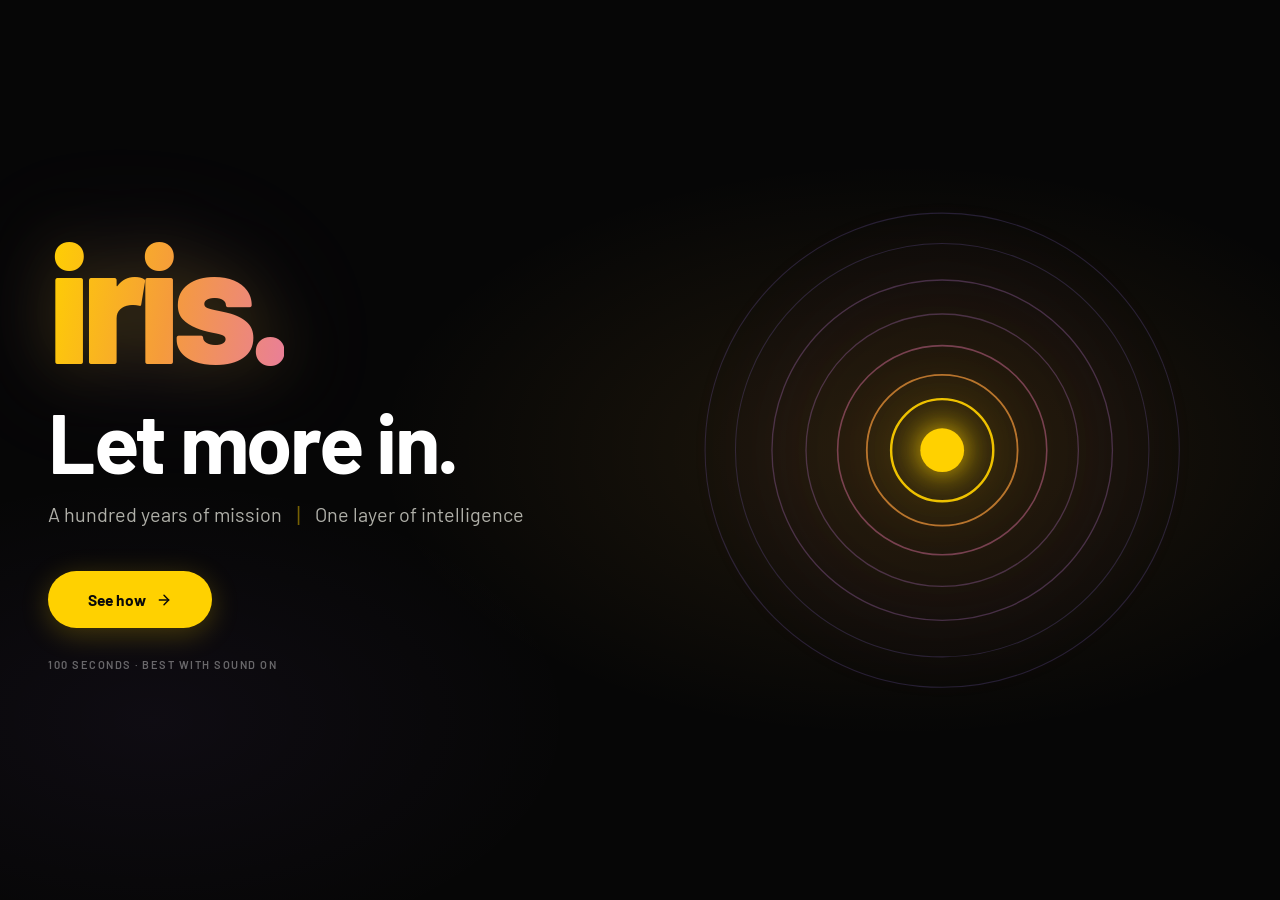
==== commit 100c07ee: "copy: strip stage-sub periods + collapse to one line with yellow pipe divider Per user: 'the . is pa" ====
--- a/landing/index.html
+++ b/landing/index.html
@@ -25,7 +25,7 @@
         <div class="stage-text">
           <h1 class="stage-w prism rv">iris.</h1>
           <p class="stage-lede rv rv-d1">Let more in.</p>
-          <p class="stage-sub rv rv-d2">A hundred years of mission.<br>One layer of intelligence.</p>
+          <p class="stage-sub rv rv-d2">A hundred years of mission <span class="stage-sub-sep" aria-hidden="true">|</span> One layer of intelligence</p>
           <div class="stage-cta rv rv-d3">
             <button type="button" class="btn btn-p stage-go" onclick="startTour()" aria-label="See how iris. works — starts the guided tour">
               <span>See how</span>
--- a/landing/style.css
+++ b/landing/style.css
@@ -743,7 +743,13 @@
   font-size:clamp(16px,1.55vw,23px);
   font-weight:400;line-height:1.42;
   color:rgba(255,255,245,.68);
-  max-width:28ch;margin:0 0 10px;
+  margin:0 0 10px;
+  max-width:640px;
+}
+.stage-sub-sep{
+  display:inline-block;margin:0 10px;
+  color:rgba(255,209,0,.45);font-weight:300;
+  transform:translateY(-1px);
 }
 
 .stage-cta{margin-top:18px}
